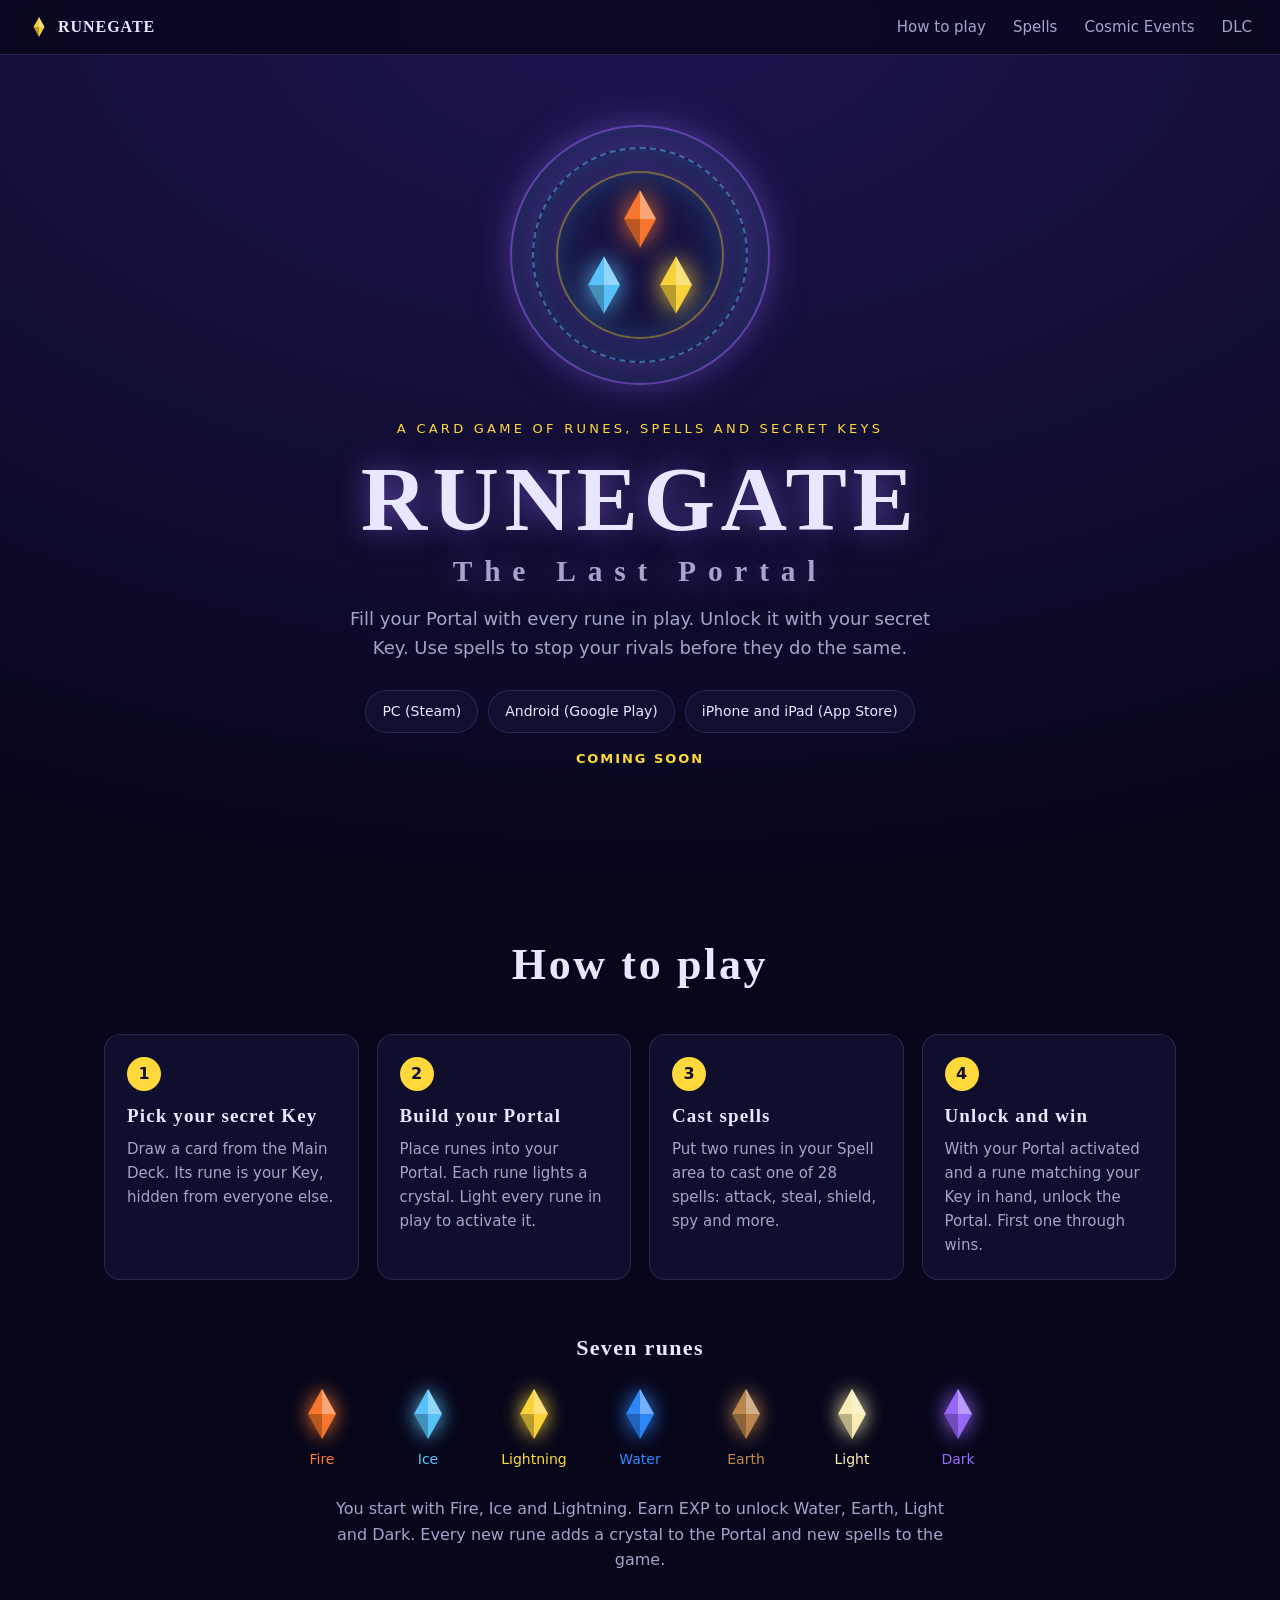
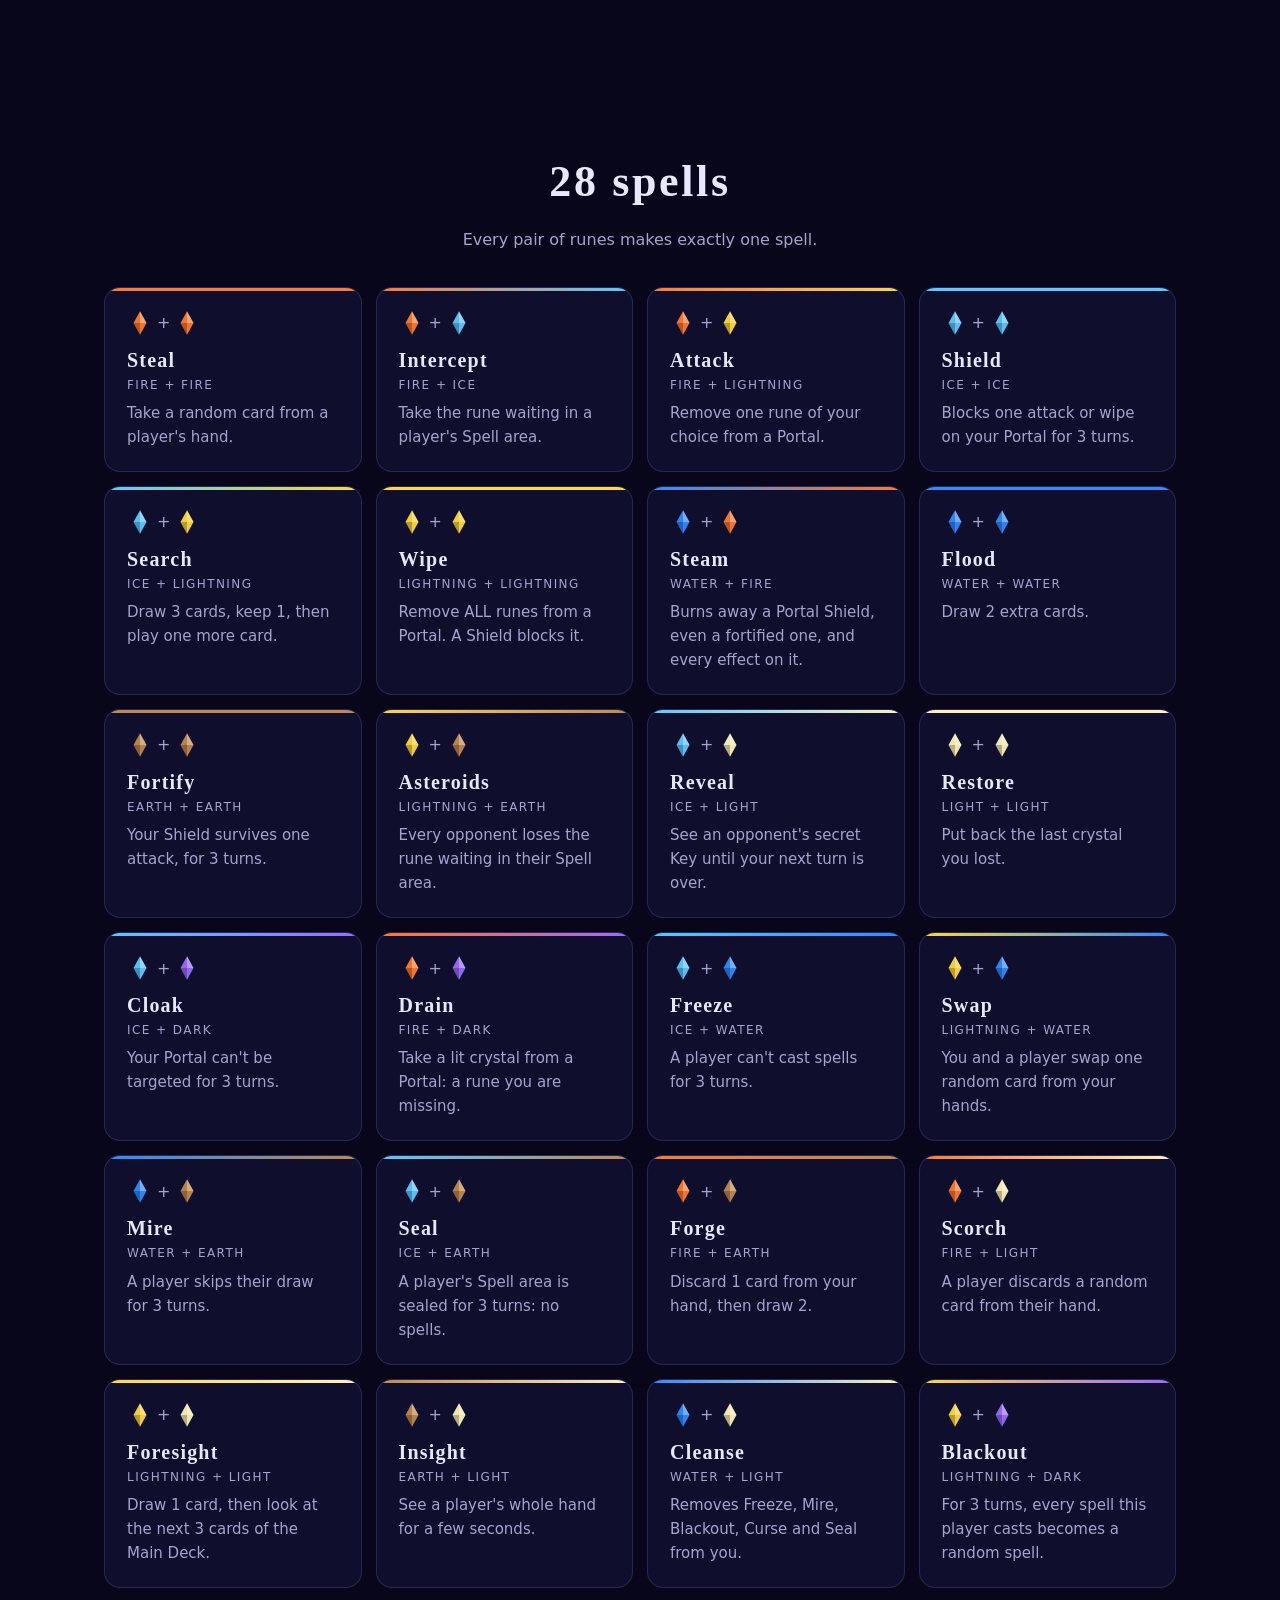
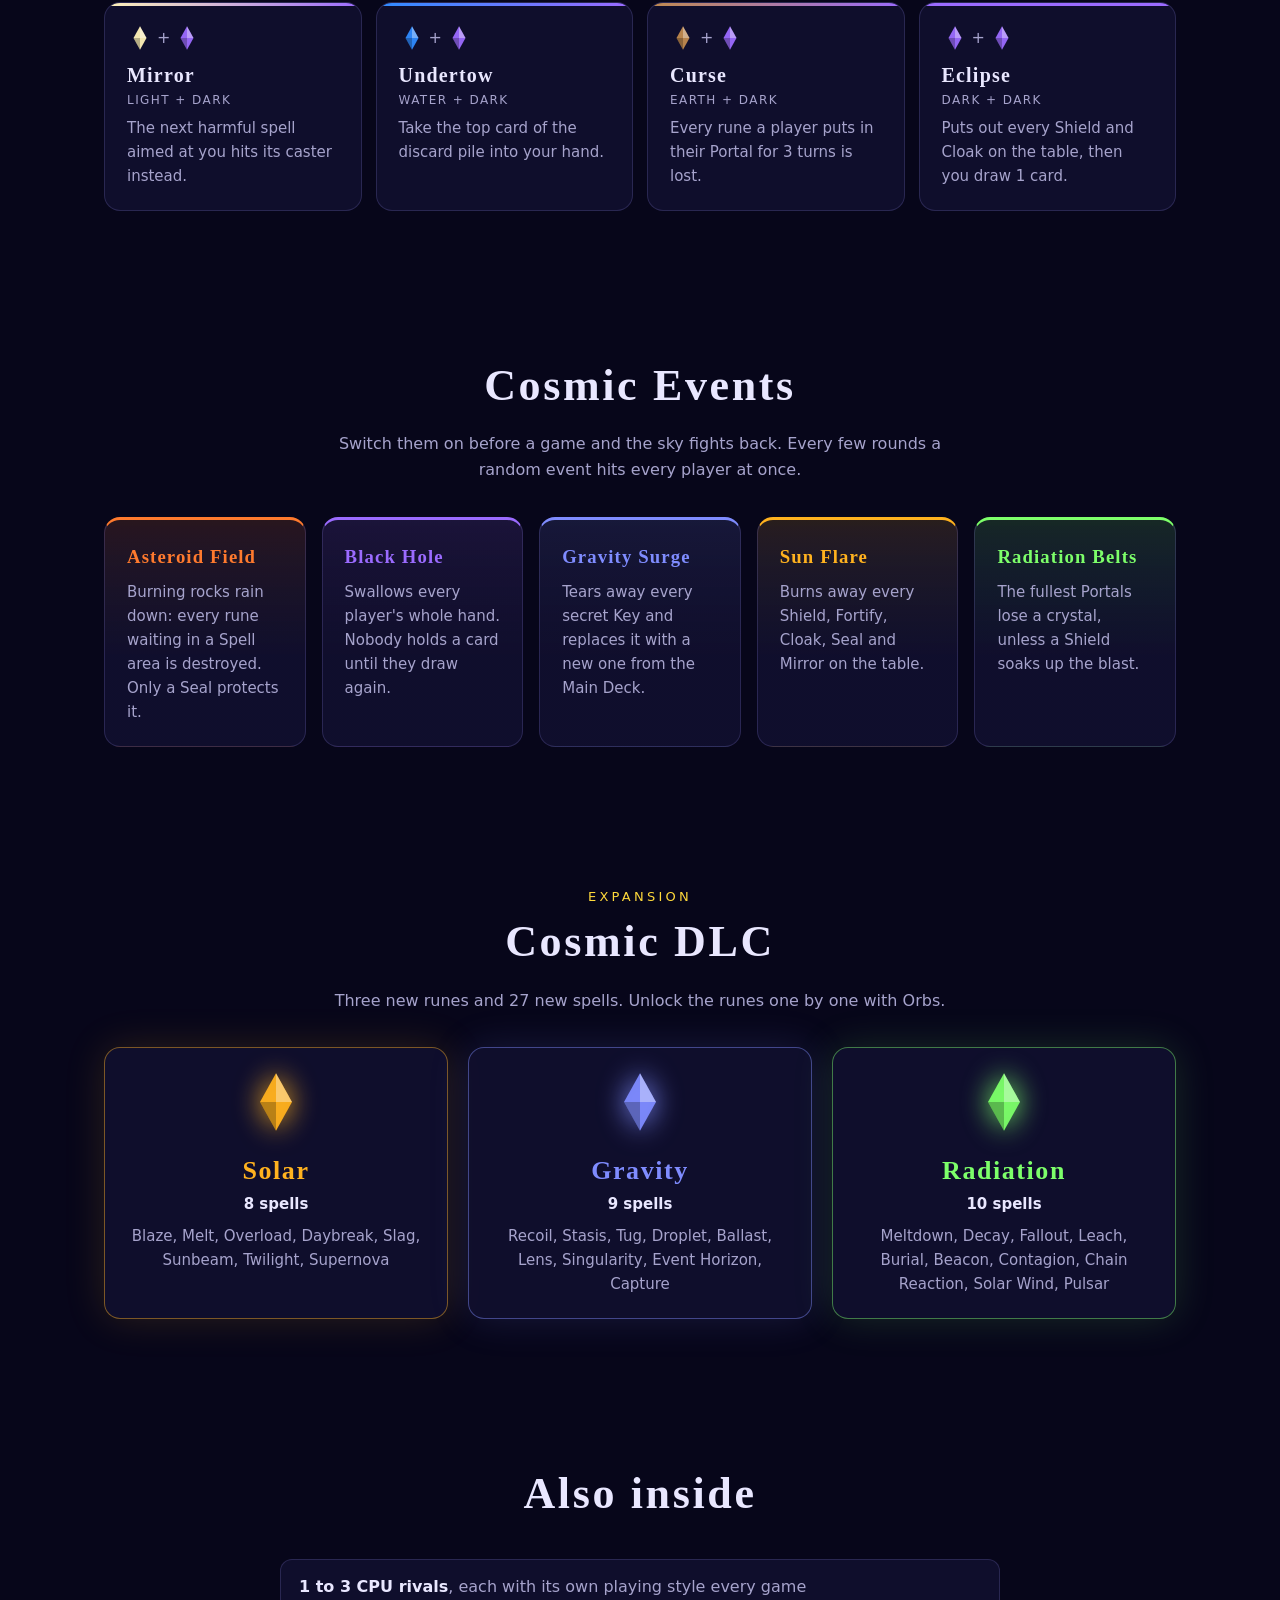
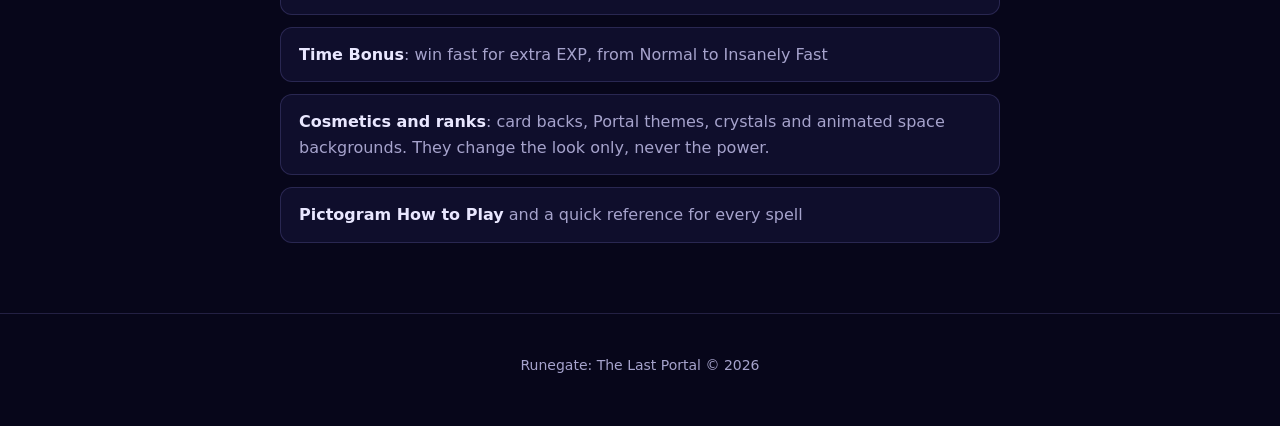
==== public/index.html @ 9088dc37 "Serve the site from public/ with a wrangler config Co-Authored-By: Claude Opus 5.5 <noreply@anthropi" ====
<!DOCTYPE html>
<html lang="en">
<head>
<meta charset="utf-8">
<meta name="viewport" content="width=device-width, initial-scale=1">
<title>Runegate: The Last Portal</title>
<meta name="description" content="Runegate: The Last Portal is a card game of runes, spells and secret Keys. Fill your Portal with every rune, then unlock it before your rivals do. Coming to PC, Android and iOS.">
<meta property="og:title" content="Runegate: The Last Portal">
<meta property="og:description" content="Fill your Portal with every rune. Unlock it with your secret Key. Stop your rivals with 28 spells.">
<meta property="og:type" content="website">
<meta name="theme-color" content="#07061a">
<link rel="icon" href="favicon.svg" type="image/svg+xml">
<link rel="stylesheet" href="style.css">
</head>
<body>
<canvas id="stars" aria-hidden="true"></canvas>

<header class="nav">
  <a class="brand" href="#top"><svg class="crystal" width="22" height="22" viewBox="0 0 40 40" aria-hidden="true"><polygon points="20,2 30,20 20,38 10,20" fill="#ffd93b" opacity=".95"/><polygon points="20,2 30,20 20,20" fill="#fff" opacity=".35"/><polygon points="20,20 10,20 20,38" fill="#000" opacity=".25"/></svg> RUNEGATE</a>
  <nav>
    <a href="#how">How to play</a>
    <a href="#spells">Spells</a>
    <a href="#cosmic">Cosmic Events</a>
    <a href="#dlc">DLC</a>
  </nav>
</header>

<main id="top">
  <section class="hero">
    <div class="portal" aria-hidden="true">
      <div class="ring r1"></div><div class="ring r2"></div><div class="ring r3"></div>
      <div class="tri">
        <span class="t1"><svg class="crystal" width="64" height="64" viewBox="0 0 40 40" aria-hidden="true"><polygon points="20,2 30,20 20,38 10,20" fill="#ff7a2e" opacity=".95"/><polygon points="20,2 30,20 20,20" fill="#fff" opacity=".35"/><polygon points="20,20 10,20 20,38" fill="#000" opacity=".25"/></svg></span>
        <span class="t2"><svg class="crystal" width="64" height="64" viewBox="0 0 40 40" aria-hidden="true"><polygon points="20,2 30,20 20,38 10,20" fill="#5cc8ff" opacity=".95"/><polygon points="20,2 30,20 20,20" fill="#fff" opacity=".35"/><polygon points="20,20 10,20 20,38" fill="#000" opacity=".25"/></svg></span>
        <span class="t3"><svg class="crystal" width="64" height="64" viewBox="0 0 40 40" aria-hidden="true"><polygon points="20,2 30,20 20,38 10,20" fill="#ffd93b" opacity=".95"/><polygon points="20,2 30,20 20,20" fill="#fff" opacity=".35"/><polygon points="20,20 10,20 20,38" fill="#000" opacity=".25"/></svg></span>
      </div>
    </div>
    <p class="kicker">A card game of runes, spells and secret Keys</p>
    <h1>RUNEGATE<span>The Last Portal</span></h1>
    <p class="lead">Fill your Portal with every rune in play. Unlock it with your secret Key.
    Use spells to stop your rivals before they do the same.</p>
    <div class="platforms">
      <span class="badge">PC (Steam)</span>
      <span class="badge">Android (Google Play)</span>
      <span class="badge">iPhone and iPad (App Store)</span>
    </div>
    <p class="soon">Coming soon</p>
  </section>

  <section id="how" class="block">
    <h2>How to play</h2>
    <div class="steps">
      <div class="step"><b>1</b><h3>Pick your secret Key</h3><p>Draw a card from the Main Deck. Its rune is your Key, hidden from everyone else.</p></div>
      <div class="step"><b>2</b><h3>Build your Portal</h3><p>Place runes into your Portal. Each rune lights a crystal. Light every rune in play to activate it.</p></div>
      <div class="step"><b>3</b><h3>Cast spells</h3><p>Put two runes in your Spell area to cast one of 28 spells: attack, steal, shield, spy and more.</p></div>
      <div class="step"><b>4</b><h3>Unlock and win</h3><p>With your Portal activated and a rune matching your Key in hand, unlock the Portal. First one through wins.</p></div>
    </div>
    <h3 class="sub">Seven runes</h3>
    <div class="runes"><div class="rune" style="--c:#ff7a2e"><svg class="crystal" width="56" height="56" viewBox="0 0 40 40" aria-hidden="true"><polygon points="20,2 30,20 20,38 10,20" fill="#ff7a2e" opacity=".95"/><polygon points="20,2 30,20 20,20" fill="#fff" opacity=".35"/><polygon points="20,20 10,20 20,38" fill="#000" opacity=".25"/></svg><span>Fire</span></div>
<div class="rune" style="--c:#5cc8ff"><svg class="crystal" width="56" height="56" viewBox="0 0 40 40" aria-hidden="true"><polygon points="20,2 30,20 20,38 10,20" fill="#5cc8ff" opacity=".95"/><polygon points="20,2 30,20 20,20" fill="#fff" opacity=".35"/><polygon points="20,20 10,20 20,38" fill="#000" opacity=".25"/></svg><span>Ice</span></div>
<div class="rune" style="--c:#ffd93b"><svg class="crystal" width="56" height="56" viewBox="0 0 40 40" aria-hidden="true"><polygon points="20,2 30,20 20,38 10,20" fill="#ffd93b" opacity=".95"/><polygon points="20,2 30,20 20,20" fill="#fff" opacity=".35"/><polygon points="20,20 10,20 20,38" fill="#000" opacity=".25"/></svg><span>Lightning</span></div>
<div class="rune" style="--c:#2f8bff"><svg class="crystal" width="56" height="56" viewBox="0 0 40 40" aria-hidden="true"><polygon points="20,2 30,20 20,38 10,20" fill="#2f8bff" opacity=".95"/><polygon points="20,2 30,20 20,20" fill="#fff" opacity=".35"/><polygon points="20,20 10,20 20,38" fill="#000" opacity=".25"/></svg><span>Water</span></div>
<div class="rune" style="--c:#c08a4e"><svg class="crystal" width="56" height="56" viewBox="0 0 40 40" aria-hidden="true"><polygon points="20,2 30,20 20,38 10,20" fill="#c08a4e" opacity=".95"/><polygon points="20,2 30,20 20,20" fill="#fff" opacity=".35"/><polygon points="20,20 10,20 20,38" fill="#000" opacity=".25"/></svg><span>Earth</span></div>
<div class="rune" style="--c:#fff2b8"><svg class="crystal" width="56" height="56" viewBox="0 0 40 40" aria-hidden="true"><polygon points="20,2 30,20 20,38 10,20" fill="#fff2b8" opacity=".95"/><polygon points="20,2 30,20 20,20" fill="#fff" opacity=".35"/><polygon points="20,20 10,20 20,38" fill="#000" opacity=".25"/></svg><span>Light</span></div>
<div class="rune" style="--c:#9b6bff"><svg class="crystal" width="56" height="56" viewBox="0 0 40 40" aria-hidden="true"><polygon points="20,2 30,20 20,38 10,20" fill="#9b6bff" opacity=".95"/><polygon points="20,2 30,20 20,20" fill="#fff" opacity=".35"/><polygon points="20,20 10,20 20,38" fill="#000" opacity=".25"/></svg><span>Dark</span></div></div>
    <p class="note">You start with Fire, Ice and Lightning. Earn EXP to unlock Water, Earth, Light and Dark. Every new rune adds a crystal to the Portal and new spells to the game.</p>
  </section>

  <section id="spells" class="block">
    <h2>28 spells</h2>
    <p class="intro">Every pair of runes makes exactly one spell.</p>
    <div class="spells"><article class="spell" style="--a:#ff7a2e;--b:#ff7a2e"><div class="pair"><svg class="crystal" width="26" height="26" viewBox="0 0 40 40" aria-hidden="true"><polygon points="20,2 30,20 20,38 10,20" fill="#ff7a2e" opacity=".95"/><polygon points="20,2 30,20 20,20" fill="#fff" opacity=".35"/><polygon points="20,20 10,20 20,38" fill="#000" opacity=".25"/></svg><span>+</span><svg class="crystal" width="26" height="26" viewBox="0 0 40 40" aria-hidden="true"><polygon points="20,2 30,20 20,38 10,20" fill="#ff7a2e" opacity=".95"/><polygon points="20,2 30,20 20,20" fill="#fff" opacity=".35"/><polygon points="20,20 10,20 20,38" fill="#000" opacity=".25"/></svg></div><h3>Steal</h3><p class="combo">Fire + Fire</p><p>Take a random card from a player&#x27;s hand.</p></article>
<article class="spell" style="--a:#ff7a2e;--b:#5cc8ff"><div class="pair"><svg class="crystal" width="26" height="26" viewBox="0 0 40 40" aria-hidden="true"><polygon points="20,2 30,20 20,38 10,20" fill="#ff7a2e" opacity=".95"/><polygon points="20,2 30,20 20,20" fill="#fff" opacity=".35"/><polygon points="20,20 10,20 20,38" fill="#000" opacity=".25"/></svg><span>+</span><svg class="crystal" width="26" height="26" viewBox="0 0 40 40" aria-hidden="true"><polygon points="20,2 30,20 20,38 10,20" fill="#5cc8ff" opacity=".95"/><polygon points="20,2 30,20 20,20" fill="#fff" opacity=".35"/><polygon points="20,20 10,20 20,38" fill="#000" opacity=".25"/></svg></div><h3>Intercept</h3><p class="combo">Fire + Ice</p><p>Take the rune waiting in a player&#x27;s Spell area.</p></article>
<article class="spell" style="--a:#ff7a2e;--b:#ffd93b"><div class="pair"><svg class="crystal" width="26" height="26" viewBox="0 0 40 40" aria-hidden="true"><polygon points="20,2 30,20 20,38 10,20" fill="#ff7a2e" opacity=".95"/><polygon points="20,2 30,20 20,20" fill="#fff" opacity=".35"/><polygon points="20,20 10,20 20,38" fill="#000" opacity=".25"/></svg><span>+</span><svg class="crystal" width="26" height="26" viewBox="0 0 40 40" aria-hidden="true"><polygon points="20,2 30,20 20,38 10,20" fill="#ffd93b" opacity=".95"/><polygon points="20,2 30,20 20,20" fill="#fff" opacity=".35"/><polygon points="20,20 10,20 20,38" fill="#000" opacity=".25"/></svg></div><h3>Attack</h3><p class="combo">Fire + Lightning</p><p>Remove one rune of your choice from a Portal.</p></article>
<article class="spell" style="--a:#5cc8ff;--b:#5cc8ff"><div class="pair"><svg class="crystal" width="26" height="26" viewBox="0 0 40 40" aria-hidden="true"><polygon points="20,2 30,20 20,38 10,20" fill="#5cc8ff" opacity=".95"/><polygon points="20,2 30,20 20,20" fill="#fff" opacity=".35"/><polygon points="20,20 10,20 20,38" fill="#000" opacity=".25"/></svg><span>+</span><svg class="crystal" width="26" height="26" viewBox="0 0 40 40" aria-hidden="true"><polygon points="20,2 30,20 20,38 10,20" fill="#5cc8ff" opacity=".95"/><polygon points="20,2 30,20 20,20" fill="#fff" opacity=".35"/><polygon points="20,20 10,20 20,38" fill="#000" opacity=".25"/></svg></div><h3>Shield</h3><p class="combo">Ice + Ice</p><p>Blocks one attack or wipe on your Portal for 3 turns.</p></article>
<article class="spell" style="--a:#5cc8ff;--b:#ffd93b"><div class="pair"><svg class="crystal" width="26" height="26" viewBox="0 0 40 40" aria-hidden="true"><polygon points="20,2 30,20 20,38 10,20" fill="#5cc8ff" opacity=".95"/><polygon points="20,2 30,20 20,20" fill="#fff" opacity=".35"/><polygon points="20,20 10,20 20,38" fill="#000" opacity=".25"/></svg><span>+</span><svg class="crystal" width="26" height="26" viewBox="0 0 40 40" aria-hidden="true"><polygon points="20,2 30,20 20,38 10,20" fill="#ffd93b" opacity=".95"/><polygon points="20,2 30,20 20,20" fill="#fff" opacity=".35"/><polygon points="20,20 10,20 20,38" fill="#000" opacity=".25"/></svg></div><h3>Search</h3><p class="combo">Ice + Lightning</p><p>Draw 3 cards, keep 1, then play one more card.</p></article>
<article class="spell" style="--a:#ffd93b;--b:#ffd93b"><div class="pair"><svg class="crystal" width="26" height="26" viewBox="0 0 40 40" aria-hidden="true"><polygon points="20,2 30,20 20,38 10,20" fill="#ffd93b" opacity=".95"/><polygon points="20,2 30,20 20,20" fill="#fff" opacity=".35"/><polygon points="20,20 10,20 20,38" fill="#000" opacity=".25"/></svg><span>+</span><svg class="crystal" width="26" height="26" viewBox="0 0 40 40" aria-hidden="true"><polygon points="20,2 30,20 20,38 10,20" fill="#ffd93b" opacity=".95"/><polygon points="20,2 30,20 20,20" fill="#fff" opacity=".35"/><polygon points="20,20 10,20 20,38" fill="#000" opacity=".25"/></svg></div><h3>Wipe</h3><p class="combo">Lightning + Lightning</p><p>Remove ALL runes from a Portal. A Shield blocks it.</p></article>
<article class="spell" style="--a:#2f8bff;--b:#ff7a2e"><div class="pair"><svg class="crystal" width="26" height="26" viewBox="0 0 40 40" aria-hidden="true"><polygon points="20,2 30,20 20,38 10,20" fill="#2f8bff" opacity=".95"/><polygon points="20,2 30,20 20,20" fill="#fff" opacity=".35"/><polygon points="20,20 10,20 20,38" fill="#000" opacity=".25"/></svg><span>+</span><svg class="crystal" width="26" height="26" viewBox="0 0 40 40" aria-hidden="true"><polygon points="20,2 30,20 20,38 10,20" fill="#ff7a2e" opacity=".95"/><polygon points="20,2 30,20 20,20" fill="#fff" opacity=".35"/><polygon points="20,20 10,20 20,38" fill="#000" opacity=".25"/></svg></div><h3>Steam</h3><p class="combo">Water + Fire</p><p>Burns away a Portal Shield, even a fortified one, and every effect on it.</p></article>
<article class="spell" style="--a:#2f8bff;--b:#2f8bff"><div class="pair"><svg class="crystal" width="26" height="26" viewBox="0 0 40 40" aria-hidden="true"><polygon points="20,2 30,20 20,38 10,20" fill="#2f8bff" opacity=".95"/><polygon points="20,2 30,20 20,20" fill="#fff" opacity=".35"/><polygon points="20,20 10,20 20,38" fill="#000" opacity=".25"/></svg><span>+</span><svg class="crystal" width="26" height="26" viewBox="0 0 40 40" aria-hidden="true"><polygon points="20,2 30,20 20,38 10,20" fill="#2f8bff" opacity=".95"/><polygon points="20,2 30,20 20,20" fill="#fff" opacity=".35"/><polygon points="20,20 10,20 20,38" fill="#000" opacity=".25"/></svg></div><h3>Flood</h3><p class="combo">Water + Water</p><p>Draw 2 extra cards.</p></article>
<article class="spell" style="--a:#c08a4e;--b:#c08a4e"><div class="pair"><svg class="crystal" width="26" height="26" viewBox="0 0 40 40" aria-hidden="true"><polygon points="20,2 30,20 20,38 10,20" fill="#c08a4e" opacity=".95"/><polygon points="20,2 30,20 20,20" fill="#fff" opacity=".35"/><polygon points="20,20 10,20 20,38" fill="#000" opacity=".25"/></svg><span>+</span><svg class="crystal" width="26" height="26" viewBox="0 0 40 40" aria-hidden="true"><polygon points="20,2 30,20 20,38 10,20" fill="#c08a4e" opacity=".95"/><polygon points="20,2 30,20 20,20" fill="#fff" opacity=".35"/><polygon points="20,20 10,20 20,38" fill="#000" opacity=".25"/></svg></div><h3>Fortify</h3><p class="combo">Earth + Earth</p><p>Your Shield survives one attack, for 3 turns.</p></article>
<article class="spell" style="--a:#ffd93b;--b:#c08a4e"><div class="pair"><svg class="crystal" width="26" height="26" viewBox="0 0 40 40" aria-hidden="true"><polygon points="20,2 30,20 20,38 10,20" fill="#ffd93b" opacity=".95"/><polygon points="20,2 30,20 20,20" fill="#fff" opacity=".35"/><polygon points="20,20 10,20 20,38" fill="#000" opacity=".25"/></svg><span>+</span><svg class="crystal" width="26" height="26" viewBox="0 0 40 40" aria-hidden="true"><polygon points="20,2 30,20 20,38 10,20" fill="#c08a4e" opacity=".95"/><polygon points="20,2 30,20 20,20" fill="#fff" opacity=".35"/><polygon points="20,20 10,20 20,38" fill="#000" opacity=".25"/></svg></div><h3>Asteroids</h3><p class="combo">Lightning + Earth</p><p>Every opponent loses the rune waiting in their Spell area.</p></article>
<article class="spell" style="--a:#5cc8ff;--b:#fff2b8"><div class="pair"><svg class="crystal" width="26" height="26" viewBox="0 0 40 40" aria-hidden="true"><polygon points="20,2 30,20 20,38 10,20" fill="#5cc8ff" opacity=".95"/><polygon points="20,2 30,20 20,20" fill="#fff" opacity=".35"/><polygon points="20,20 10,20 20,38" fill="#000" opacity=".25"/></svg><span>+</span><svg class="crystal" width="26" height="26" viewBox="0 0 40 40" aria-hidden="true"><polygon points="20,2 30,20 20,38 10,20" fill="#fff2b8" opacity=".95"/><polygon points="20,2 30,20 20,20" fill="#fff" opacity=".35"/><polygon points="20,20 10,20 20,38" fill="#000" opacity=".25"/></svg></div><h3>Reveal</h3><p class="combo">Ice + Light</p><p>See an opponent&#x27;s secret Key until your next turn is over.</p></article>
<article class="spell" style="--a:#fff2b8;--b:#fff2b8"><div class="pair"><svg class="crystal" width="26" height="26" viewBox="0 0 40 40" aria-hidden="true"><polygon points="20,2 30,20 20,38 10,20" fill="#fff2b8" opacity=".95"/><polygon points="20,2 30,20 20,20" fill="#fff" opacity=".35"/><polygon points="20,20 10,20 20,38" fill="#000" opacity=".25"/></svg><span>+</span><svg class="crystal" width="26" height="26" viewBox="0 0 40 40" aria-hidden="true"><polygon points="20,2 30,20 20,38 10,20" fill="#fff2b8" opacity=".95"/><polygon points="20,2 30,20 20,20" fill="#fff" opacity=".35"/><polygon points="20,20 10,20 20,38" fill="#000" opacity=".25"/></svg></div><h3>Restore</h3><p class="combo">Light + Light</p><p>Put back the last crystal you lost.</p></article>
<article class="spell" style="--a:#5cc8ff;--b:#9b6bff"><div class="pair"><svg class="crystal" width="26" height="26" viewBox="0 0 40 40" aria-hidden="true"><polygon points="20,2 30,20 20,38 10,20" fill="#5cc8ff" opacity=".95"/><polygon points="20,2 30,20 20,20" fill="#fff" opacity=".35"/><polygon points="20,20 10,20 20,38" fill="#000" opacity=".25"/></svg><span>+</span><svg class="crystal" width="26" height="26" viewBox="0 0 40 40" aria-hidden="true"><polygon points="20,2 30,20 20,38 10,20" fill="#9b6bff" opacity=".95"/><polygon points="20,2 30,20 20,20" fill="#fff" opacity=".35"/><polygon points="20,20 10,20 20,38" fill="#000" opacity=".25"/></svg></div><h3>Cloak</h3><p class="combo">Ice + Dark</p><p>Your Portal can&#x27;t be targeted for 3 turns.</p></article>
<article class="spell" style="--a:#ff7a2e;--b:#9b6bff"><div class="pair"><svg class="crystal" width="26" height="26" viewBox="0 0 40 40" aria-hidden="true"><polygon points="20,2 30,20 20,38 10,20" fill="#ff7a2e" opacity=".95"/><polygon points="20,2 30,20 20,20" fill="#fff" opacity=".35"/><polygon points="20,20 10,20 20,38" fill="#000" opacity=".25"/></svg><span>+</span><svg class="crystal" width="26" height="26" viewBox="0 0 40 40" aria-hidden="true"><polygon points="20,2 30,20 20,38 10,20" fill="#9b6bff" opacity=".95"/><polygon points="20,2 30,20 20,20" fill="#fff" opacity=".35"/><polygon points="20,20 10,20 20,38" fill="#000" opacity=".25"/></svg></div><h3>Drain</h3><p class="combo">Fire + Dark</p><p>Take a lit crystal from a Portal: a rune you are missing.</p></article>
<article class="spell" style="--a:#5cc8ff;--b:#2f8bff"><div class="pair"><svg class="crystal" width="26" height="26" viewBox="0 0 40 40" aria-hidden="true"><polygon points="20,2 30,20 20,38 10,20" fill="#5cc8ff" opacity=".95"/><polygon points="20,2 30,20 20,20" fill="#fff" opacity=".35"/><polygon points="20,20 10,20 20,38" fill="#000" opacity=".25"/></svg><span>+</span><svg class="crystal" width="26" height="26" viewBox="0 0 40 40" aria-hidden="true"><polygon points="20,2 30,20 20,38 10,20" fill="#2f8bff" opacity=".95"/><polygon points="20,2 30,20 20,20" fill="#fff" opacity=".35"/><polygon points="20,20 10,20 20,38" fill="#000" opacity=".25"/></svg></div><h3>Freeze</h3><p class="combo">Ice + Water</p><p>A player can&#x27;t cast spells for 3 turns.</p></article>
<article class="spell" style="--a:#ffd93b;--b:#2f8bff"><div class="pair"><svg class="crystal" width="26" height="26" viewBox="0 0 40 40" aria-hidden="true"><polygon points="20,2 30,20 20,38 10,20" fill="#ffd93b" opacity=".95"/><polygon points="20,2 30,20 20,20" fill="#fff" opacity=".35"/><polygon points="20,20 10,20 20,38" fill="#000" opacity=".25"/></svg><span>+</span><svg class="crystal" width="26" height="26" viewBox="0 0 40 40" aria-hidden="true"><polygon points="20,2 30,20 20,38 10,20" fill="#2f8bff" opacity=".95"/><polygon points="20,2 30,20 20,20" fill="#fff" opacity=".35"/><polygon points="20,20 10,20 20,38" fill="#000" opacity=".25"/></svg></div><h3>Swap</h3><p class="combo">Lightning + Water</p><p>You and a player swap one random card from your hands.</p></article>
<article class="spell" style="--a:#2f8bff;--b:#c08a4e"><div class="pair"><svg class="crystal" width="26" height="26" viewBox="0 0 40 40" aria-hidden="true"><polygon points="20,2 30,20 20,38 10,20" fill="#2f8bff" opacity=".95"/><polygon points="20,2 30,20 20,20" fill="#fff" opacity=".35"/><polygon points="20,20 10,20 20,38" fill="#000" opacity=".25"/></svg><span>+</span><svg class="crystal" width="26" height="26" viewBox="0 0 40 40" aria-hidden="true"><polygon points="20,2 30,20 20,38 10,20" fill="#c08a4e" opacity=".95"/><polygon points="20,2 30,20 20,20" fill="#fff" opacity=".35"/><polygon points="20,20 10,20 20,38" fill="#000" opacity=".25"/></svg></div><h3>Mire</h3><p class="combo">Water + Earth</p><p>A player skips their draw for 3 turns.</p></article>
<article class="spell" style="--a:#5cc8ff;--b:#c08a4e"><div class="pair"><svg class="crystal" width="26" height="26" viewBox="0 0 40 40" aria-hidden="true"><polygon points="20,2 30,20 20,38 10,20" fill="#5cc8ff" opacity=".95"/><polygon points="20,2 30,20 20,20" fill="#fff" opacity=".35"/><polygon points="20,20 10,20 20,38" fill="#000" opacity=".25"/></svg><span>+</span><svg class="crystal" width="26" height="26" viewBox="0 0 40 40" aria-hidden="true"><polygon points="20,2 30,20 20,38 10,20" fill="#c08a4e" opacity=".95"/><polygon points="20,2 30,20 20,20" fill="#fff" opacity=".35"/><polygon points="20,20 10,20 20,38" fill="#000" opacity=".25"/></svg></div><h3>Seal</h3><p class="combo">Ice + Earth</p><p>A player&#x27;s Spell area is sealed for 3 turns: no spells.</p></article>
<article class="spell" style="--a:#ff7a2e;--b:#c08a4e"><div class="pair"><svg class="crystal" width="26" height="26" viewBox="0 0 40 40" aria-hidden="true"><polygon points="20,2 30,20 20,38 10,20" fill="#ff7a2e" opacity=".95"/><polygon points="20,2 30,20 20,20" fill="#fff" opacity=".35"/><polygon points="20,20 10,20 20,38" fill="#000" opacity=".25"/></svg><span>+</span><svg class="crystal" width="26" height="26" viewBox="0 0 40 40" aria-hidden="true"><polygon points="20,2 30,20 20,38 10,20" fill="#c08a4e" opacity=".95"/><polygon points="20,2 30,20 20,20" fill="#fff" opacity=".35"/><polygon points="20,20 10,20 20,38" fill="#000" opacity=".25"/></svg></div><h3>Forge</h3><p class="combo">Fire + Earth</p><p>Discard 1 card from your hand, then draw 2.</p></article>
<article class="spell" style="--a:#ff7a2e;--b:#fff2b8"><div class="pair"><svg class="crystal" width="26" height="26" viewBox="0 0 40 40" aria-hidden="true"><polygon points="20,2 30,20 20,38 10,20" fill="#ff7a2e" opacity=".95"/><polygon points="20,2 30,20 20,20" fill="#fff" opacity=".35"/><polygon points="20,20 10,20 20,38" fill="#000" opacity=".25"/></svg><span>+</span><svg class="crystal" width="26" height="26" viewBox="0 0 40 40" aria-hidden="true"><polygon points="20,2 30,20 20,38 10,20" fill="#fff2b8" opacity=".95"/><polygon points="20,2 30,20 20,20" fill="#fff" opacity=".35"/><polygon points="20,20 10,20 20,38" fill="#000" opacity=".25"/></svg></div><h3>Scorch</h3><p class="combo">Fire + Light</p><p>A player discards a random card from their hand.</p></article>
<article class="spell" style="--a:#ffd93b;--b:#fff2b8"><div class="pair"><svg class="crystal" width="26" height="26" viewBox="0 0 40 40" aria-hidden="true"><polygon points="20,2 30,20 20,38 10,20" fill="#ffd93b" opacity=".95"/><polygon points="20,2 30,20 20,20" fill="#fff" opacity=".35"/><polygon points="20,20 10,20 20,38" fill="#000" opacity=".25"/></svg><span>+</span><svg class="crystal" width="26" height="26" viewBox="0 0 40 40" aria-hidden="true"><polygon points="20,2 30,20 20,38 10,20" fill="#fff2b8" opacity=".95"/><polygon points="20,2 30,20 20,20" fill="#fff" opacity=".35"/><polygon points="20,20 10,20 20,38" fill="#000" opacity=".25"/></svg></div><h3>Foresight</h3><p class="combo">Lightning + Light</p><p>Draw 1 card, then look at the next 3 cards of the Main Deck.</p></article>
<article class="spell" style="--a:#c08a4e;--b:#fff2b8"><div class="pair"><svg class="crystal" width="26" height="26" viewBox="0 0 40 40" aria-hidden="true"><polygon points="20,2 30,20 20,38 10,20" fill="#c08a4e" opacity=".95"/><polygon points="20,2 30,20 20,20" fill="#fff" opacity=".35"/><polygon points="20,20 10,20 20,38" fill="#000" opacity=".25"/></svg><span>+</span><svg class="crystal" width="26" height="26" viewBox="0 0 40 40" aria-hidden="true"><polygon points="20,2 30,20 20,38 10,20" fill="#fff2b8" opacity=".95"/><polygon points="20,2 30,20 20,20" fill="#fff" opacity=".35"/><polygon points="20,20 10,20 20,38" fill="#000" opacity=".25"/></svg></div><h3>Insight</h3><p class="combo">Earth + Light</p><p>See a player&#x27;s whole hand for a few seconds.</p></article>
<article class="spell" style="--a:#2f8bff;--b:#fff2b8"><div class="pair"><svg class="crystal" width="26" height="26" viewBox="0 0 40 40" aria-hidden="true"><polygon points="20,2 30,20 20,38 10,20" fill="#2f8bff" opacity=".95"/><polygon points="20,2 30,20 20,20" fill="#fff" opacity=".35"/><polygon points="20,20 10,20 20,38" fill="#000" opacity=".25"/></svg><span>+</span><svg class="crystal" width="26" height="26" viewBox="0 0 40 40" aria-hidden="true"><polygon points="20,2 30,20 20,38 10,20" fill="#fff2b8" opacity=".95"/><polygon points="20,2 30,20 20,20" fill="#fff" opacity=".35"/><polygon points="20,20 10,20 20,38" fill="#000" opacity=".25"/></svg></div><h3>Cleanse</h3><p class="combo">Water + Light</p><p>Removes Freeze, Mire, Blackout, Curse and Seal from you.</p></article>
<article class="spell" style="--a:#ffd93b;--b:#9b6bff"><div class="pair"><svg class="crystal" width="26" height="26" viewBox="0 0 40 40" aria-hidden="true"><polygon points="20,2 30,20 20,38 10,20" fill="#ffd93b" opacity=".95"/><polygon points="20,2 30,20 20,20" fill="#fff" opacity=".35"/><polygon points="20,20 10,20 20,38" fill="#000" opacity=".25"/></svg><span>+</span><svg class="crystal" width="26" height="26" viewBox="0 0 40 40" aria-hidden="true"><polygon points="20,2 30,20 20,38 10,20" fill="#9b6bff" opacity=".95"/><polygon points="20,2 30,20 20,20" fill="#fff" opacity=".35"/><polygon points="20,20 10,20 20,38" fill="#000" opacity=".25"/></svg></div><h3>Blackout</h3><p class="combo">Lightning + Dark</p><p>For 3 turns, every spell this player casts becomes a random spell.</p></article>
<article class="spell" style="--a:#fff2b8;--b:#9b6bff"><div class="pair"><svg class="crystal" width="26" height="26" viewBox="0 0 40 40" aria-hidden="true"><polygon points="20,2 30,20 20,38 10,20" fill="#fff2b8" opacity=".95"/><polygon points="20,2 30,20 20,20" fill="#fff" opacity=".35"/><polygon points="20,20 10,20 20,38" fill="#000" opacity=".25"/></svg><span>+</span><svg class="crystal" width="26" height="26" viewBox="0 0 40 40" aria-hidden="true"><polygon points="20,2 30,20 20,38 10,20" fill="#9b6bff" opacity=".95"/><polygon points="20,2 30,20 20,20" fill="#fff" opacity=".35"/><polygon points="20,20 10,20 20,38" fill="#000" opacity=".25"/></svg></div><h3>Mirror</h3><p class="combo">Light + Dark</p><p>The next harmful spell aimed at you hits its caster instead.</p></article>
<article class="spell" style="--a:#2f8bff;--b:#9b6bff"><div class="pair"><svg class="crystal" width="26" height="26" viewBox="0 0 40 40" aria-hidden="true"><polygon points="20,2 30,20 20,38 10,20" fill="#2f8bff" opacity=".95"/><polygon points="20,2 30,20 20,20" fill="#fff" opacity=".35"/><polygon points="20,20 10,20 20,38" fill="#000" opacity=".25"/></svg><span>+</span><svg class="crystal" width="26" height="26" viewBox="0 0 40 40" aria-hidden="true"><polygon points="20,2 30,20 20,38 10,20" fill="#9b6bff" opacity=".95"/><polygon points="20,2 30,20 20,20" fill="#fff" opacity=".35"/><polygon points="20,20 10,20 20,38" fill="#000" opacity=".25"/></svg></div><h3>Undertow</h3><p class="combo">Water + Dark</p><p>Take the top card of the discard pile into your hand.</p></article>
<article class="spell" style="--a:#c08a4e;--b:#9b6bff"><div class="pair"><svg class="crystal" width="26" height="26" viewBox="0 0 40 40" aria-hidden="true"><polygon points="20,2 30,20 20,38 10,20" fill="#c08a4e" opacity=".95"/><polygon points="20,2 30,20 20,20" fill="#fff" opacity=".35"/><polygon points="20,20 10,20 20,38" fill="#000" opacity=".25"/></svg><span>+</span><svg class="crystal" width="26" height="26" viewBox="0 0 40 40" aria-hidden="true"><polygon points="20,2 30,20 20,38 10,20" fill="#9b6bff" opacity=".95"/><polygon points="20,2 30,20 20,20" fill="#fff" opacity=".35"/><polygon points="20,20 10,20 20,38" fill="#000" opacity=".25"/></svg></div><h3>Curse</h3><p class="combo">Earth + Dark</p><p>Every rune a player puts in their Portal for 3 turns is lost.</p></article>
<article class="spell" style="--a:#9b6bff;--b:#9b6bff"><div class="pair"><svg class="crystal" width="26" height="26" viewBox="0 0 40 40" aria-hidden="true"><polygon points="20,2 30,20 20,38 10,20" fill="#9b6bff" opacity=".95"/><polygon points="20,2 30,20 20,20" fill="#fff" opacity=".35"/><polygon points="20,20 10,20 20,38" fill="#000" opacity=".25"/></svg><span>+</span><svg class="crystal" width="26" height="26" viewBox="0 0 40 40" aria-hidden="true"><polygon points="20,2 30,20 20,38 10,20" fill="#9b6bff" opacity=".95"/><polygon points="20,2 30,20 20,20" fill="#fff" opacity=".35"/><polygon points="20,20 10,20 20,38" fill="#000" opacity=".25"/></svg></div><h3>Eclipse</h3><p class="combo">Dark + Dark</p><p>Puts out every Shield and Cloak on the table, then you draw 1 card.</p></article></div>
  </section>

  <section id="cosmic" class="block">
    <h2>Cosmic Events</h2>
    <p class="intro">Switch them on before a game and the sky fights back. Every few rounds a random event hits every player at once.</p>
    <div class="events"><article class="event" style="--c:#ff7a2e"><h3>Asteroid Field</h3><p>Burning rocks rain down: every rune waiting in a Spell area is destroyed. Only a Seal protects it.</p></article>
<article class="event" style="--c:#9b6bff"><h3>Black Hole</h3><p>Swallows every player&#x27;s whole hand. Nobody holds a card until they draw again.</p></article>
<article class="event" style="--c:#7f8cff"><h3>Gravity Surge</h3><p>Tears away every secret Key and replaces it with a new one from the Main Deck.</p></article>
<article class="event" style="--c:#ffb21f"><h3>Sun Flare</h3><p>Burns away every Shield, Fortify, Cloak, Seal and Mirror on the table.</p></article>
<article class="event" style="--c:#7dff6a"><h3>Radiation Belts</h3><p>The fullest Portals lose a crystal, unless a Shield soaks up the blast.</p></article></div>
  </section>

  <section id="dlc" class="block dlc">
    <p class="kicker">Expansion</p>
    <h2>Cosmic DLC</h2>
    <p class="intro">Three new runes and 27 new spells. Unlock the runes one by one with Orbs.</p>
    <div class="dlc-grid"><article class="dlc-rune" style="--c:#ffb21f"><svg class="crystal" width="64" height="64" viewBox="0 0 40 40" aria-hidden="true"><polygon points="20,2 30,20 20,38 10,20" fill="#ffb21f" opacity=".95"/><polygon points="20,2 30,20 20,20" fill="#fff" opacity=".35"/><polygon points="20,20 10,20 20,38" fill="#000" opacity=".25"/></svg><h3>Solar</h3><p class="count">8 spells</p><p>Blaze, Melt, Overload, Daybreak, Slag, Sunbeam, Twilight, Supernova</p></article>
<article class="dlc-rune" style="--c:#7f8cff"><svg class="crystal" width="64" height="64" viewBox="0 0 40 40" aria-hidden="true"><polygon points="20,2 30,20 20,38 10,20" fill="#7f8cff" opacity=".95"/><polygon points="20,2 30,20 20,20" fill="#fff" opacity=".35"/><polygon points="20,20 10,20 20,38" fill="#000" opacity=".25"/></svg><h3>Gravity</h3><p class="count">9 spells</p><p>Recoil, Stasis, Tug, Droplet, Ballast, Lens, Singularity, Event Horizon, Capture</p></article>
<article class="dlc-rune" style="--c:#7dff6a"><svg class="crystal" width="64" height="64" viewBox="0 0 40 40" aria-hidden="true"><polygon points="20,2 30,20 20,38 10,20" fill="#7dff6a" opacity=".95"/><polygon points="20,2 30,20 20,20" fill="#fff" opacity=".35"/><polygon points="20,20 10,20 20,38" fill="#000" opacity=".25"/></svg><h3>Radiation</h3><p class="count">10 spells</p><p>Meltdown, Decay, Fallout, Leach, Burial, Beacon, Contagion, Chain Reaction, Solar Wind, Pulsar</p></article></div>
  </section>

  <section class="block features">
    <h2>Also inside</h2>
    <ul>
      <li><b>1 to 3 CPU rivals</b>, each with its own playing style every game</li>
      <li><b>Time Bonus</b>: win fast for extra EXP, from Normal to Insanely Fast</li>
      <li><b>Cosmetics and ranks</b>: card backs, Portal themes, crystals and animated space backgrounds. They change the look only, never the power.</li>
      <li><b>Pictogram How to Play</b> and a quick reference for every spell</li>
    </ul>
  </section>
</main>

<footer>
  <p>Runegate: The Last Portal &copy; 2026</p>
</footer>

<script src="stars.js" defer></script>
</body>
</html>
---- public/style.css ----
*{box-sizing:border-box;margin:0;padding:0}
:root{--bg:#07061a;--panel:rgba(20,18,52,.72);--line:rgba(160,150,255,.18);--text:#e9e7ff;--dim:#a6a3cc;--gold:#ffd93b}
html{scroll-behavior:smooth;background:#07061a}
body{background:radial-gradient(ellipse 120% 900px at 50% 0%,#1d1650 0%,var(--bg) 100%) no-repeat,var(--bg);color:var(--text);font:16px/1.6 "Segoe UI",system-ui,-apple-system,sans-serif;min-height:100vh}
#stars{position:fixed;inset:0;width:100%;height:100%;z-index:-1}
h1,h2,h3,.brand{font-family:Georgia,"Times New Roman",serif;letter-spacing:.06em}
a{color:inherit}
.nav{position:sticky;top:0;z-index:5;display:flex;justify-content:space-between;align-items:center;padding:14px 28px;background:rgba(7,6,26,.75);backdrop-filter:blur(8px);border-bottom:1px solid var(--line)}
.brand{display:flex;gap:8px;align-items:center;text-decoration:none;font-weight:700}
.nav nav a{margin-left:22px;text-decoration:none;color:var(--dim);font-size:15px}
.nav nav a:hover{color:var(--text)}
.hero{text-align:center;padding:70px 20px 90px}
.portal{position:relative;width:260px;height:260px;margin:0 auto 34px}
.ring{position:absolute;inset:0;border-radius:50%;border:2px solid rgba(155,107,255,.55);box-shadow:0 0 40px rgba(155,107,255,.35),inset 0 0 40px rgba(92,200,255,.2);animation:spin 18s linear infinite}
.r2{inset:22px;border-color:rgba(92,200,255,.5);animation-duration:12s;animation-direction:reverse;border-style:dashed}
.r3{inset:46px;border-color:rgba(255,217,59,.4);animation-duration:26s}
@keyframes spin{to{transform:rotate(360deg)}}
.tri{position:absolute;inset:0}
.tri span{position:absolute;filter:drop-shadow(0 0 12px currentColor);animation:pulse 3s ease-in-out infinite}
.t1{left:98px;top:62px;color:#ff7a2e}.t2{left:62px;top:128px;color:#5cc8ff;animation-delay:1s!important}.t3{left:134px;top:128px;color:#ffd93b;animation-delay:2s!important}
@keyframes pulse{50%{transform:scale(1.12);opacity:.8}}
.kicker{color:var(--gold);text-transform:uppercase;letter-spacing:.25em;font-size:13px}
h1{font-size:clamp(46px,9vw,92px);line-height:1;margin:14px 0 18px;text-shadow:0 0 30px rgba(155,107,255,.6)}
h1 span{display:block;font-size:.32em;letter-spacing:.4em;color:var(--dim);margin-top:12px}
.lead{max-width:620px;margin:0 auto 28px;color:var(--dim);font-size:18px}
.platforms{display:flex;flex-wrap:wrap;gap:10px;justify-content:center}
.badge{border:1px solid var(--line);background:var(--panel);padding:9px 16px;border-radius:999px;font-size:14px}
.soon{margin-top:16px;color:var(--gold);font-weight:600;letter-spacing:.15em;text-transform:uppercase;font-size:13px}
.block{max-width:1120px;margin:0 auto;padding:70px 24px}
h2{font-size:clamp(30px,5vw,44px);text-align:center;margin-bottom:10px}
.intro,.note{text-align:center;color:var(--dim);max-width:640px;margin:0 auto 34px}
.note{margin-top:26px}
.sub{text-align:center;margin:50px 0 20px;font-size:22px}
.steps{display:grid;grid-template-columns:repeat(auto-fit,minmax(230px,1fr));gap:18px;margin-top:34px}
.step,.spell,.event,.dlc-rune{background:var(--panel);border:1px solid var(--line);border-radius:16px;padding:22px}
.step b{display:inline-grid;place-items:center;width:34px;height:34px;border-radius:50%;background:var(--gold);color:#120f2e;margin-bottom:10px}
.step h3{margin-bottom:6px;font-size:19px}
.step p,.spell p,.event p,.dlc-rune p{color:var(--dim);font-size:15px}
.runes{display:flex;flex-wrap:wrap;justify-content:center;gap:22px}
.rune{display:flex;flex-direction:column;align-items:center;gap:6px;width:84px}
.rune svg{filter:drop-shadow(0 0 10px var(--c))}
.rune span{font-size:14px;color:var(--c)}
.spells{display:grid;grid-template-columns:repeat(auto-fill,minmax(240px,1fr));gap:14px}
.spell{position:relative;overflow:hidden;transition:transform .2s,border-color .2s}
.spell::before{content:"";position:absolute;inset:0 0 auto;height:3px;background:linear-gradient(90deg,var(--a),var(--b))}
.spell:hover{transform:translateY(-4px);border-color:rgba(255,255,255,.35)}
.pair{display:flex;align-items:center;gap:4px;color:var(--dim);margin-bottom:8px}
.spell h3{font-size:20px}
.spell .combo{font-size:12px;text-transform:uppercase;letter-spacing:.12em;margin-bottom:6px}
.events{display:grid;grid-template-columns:repeat(auto-fit,minmax(200px,1fr));gap:16px}
.event{border-top:3px solid var(--c);background:linear-gradient(180deg,color-mix(in srgb,var(--c) 14%,transparent),var(--panel) 60%)}
.event h3{color:var(--c);margin-bottom:8px}
.dlc{text-align:center}
.dlc-grid{display:grid;grid-template-columns:repeat(auto-fit,minmax(260px,1fr));gap:20px;text-align:center}
.dlc-rune{border-color:color-mix(in srgb,var(--c) 45%,transparent);box-shadow:0 0 40px color-mix(in srgb,var(--c) 15%,transparent)}
.dlc-rune svg{filter:drop-shadow(0 0 14px var(--c))}
.dlc-rune h3{color:var(--c);font-size:26px;margin-top:8px}
.dlc-rune .count{color:var(--text);font-weight:600;margin-bottom:8px}
.features ul{list-style:none;max-width:720px;margin:30px auto 0;display:grid;gap:12px}
.features li{background:var(--panel);border:1px solid var(--line);border-radius:12px;padding:14px 18px;color:var(--dim)}
.features b{color:var(--text)}
footer{text-align:center;padding:40px 20px 50px;color:var(--dim);font-size:14px;border-top:1px solid var(--line)}
@media (max-width:640px){.nav nav{display:none}.hero{padding-top:40px}}
@media (prefers-reduced-motion:reduce){*{animation:none!important;transition:none!important}}
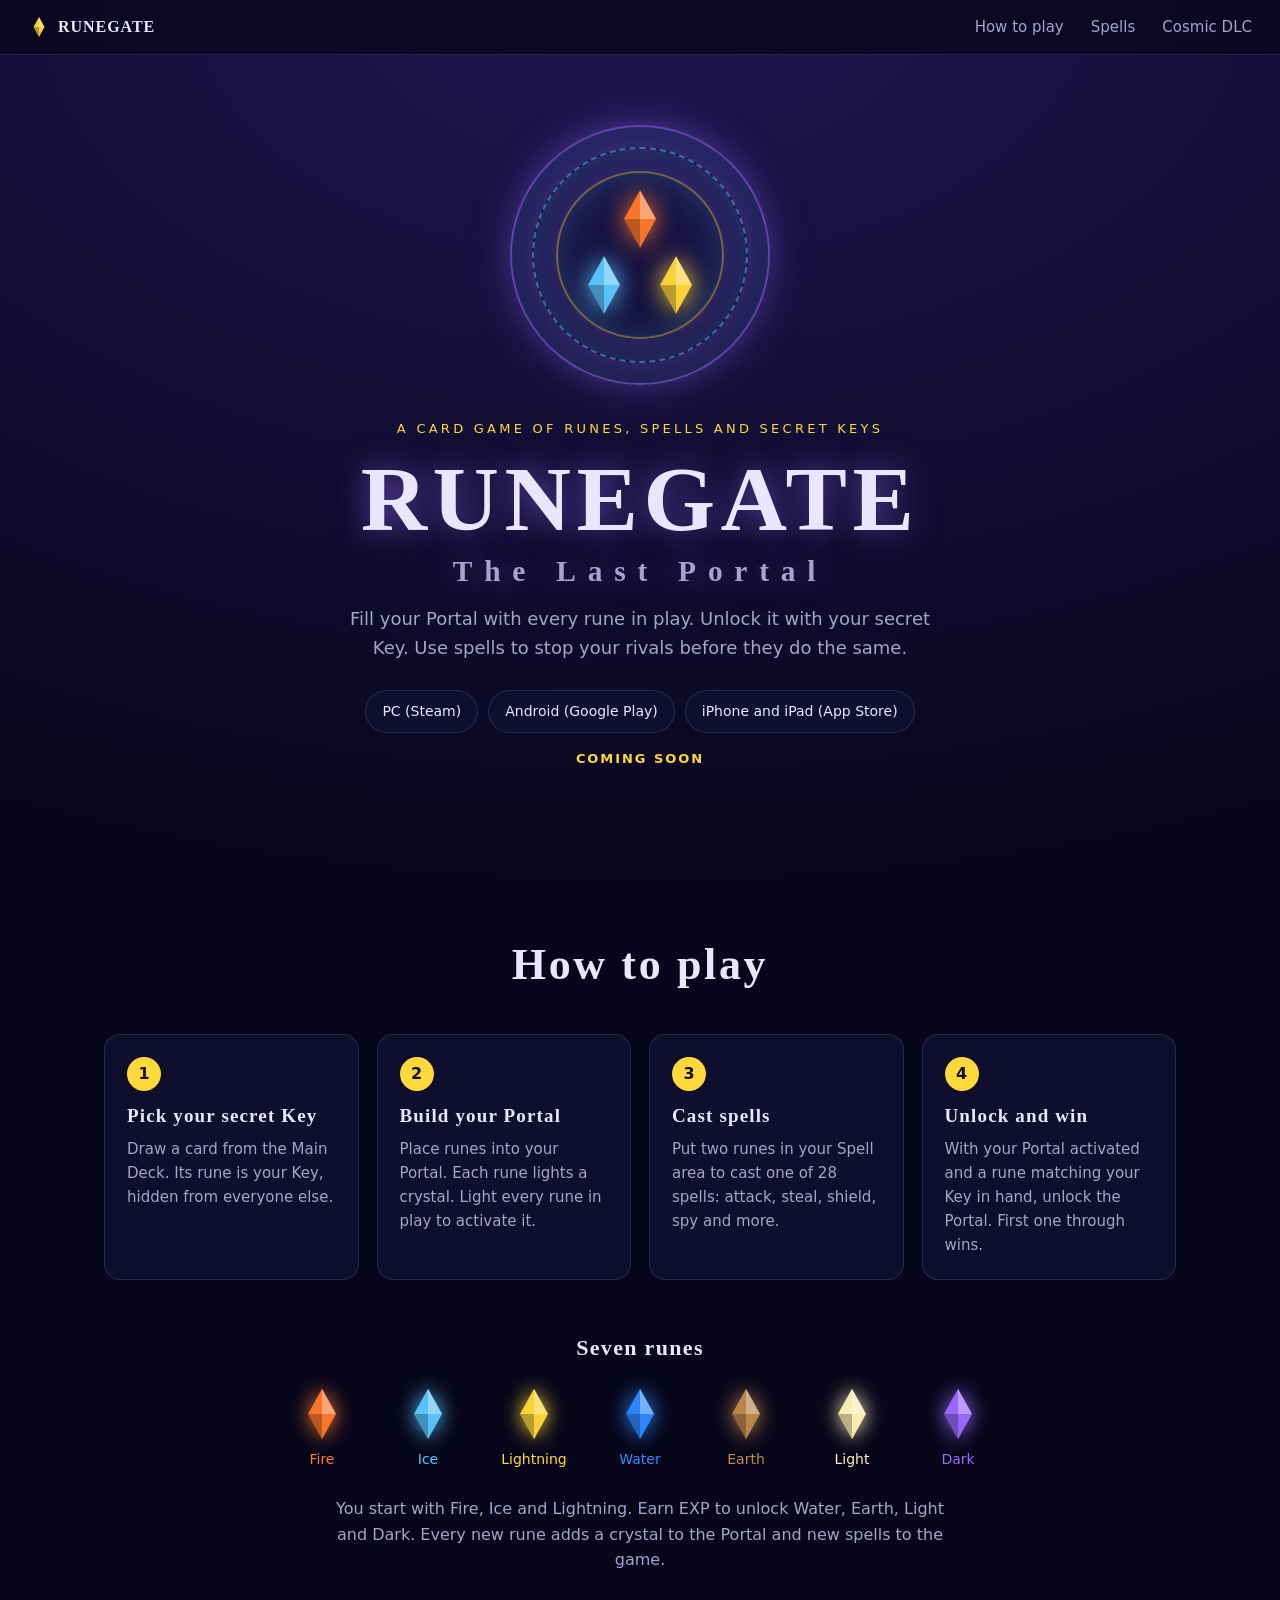
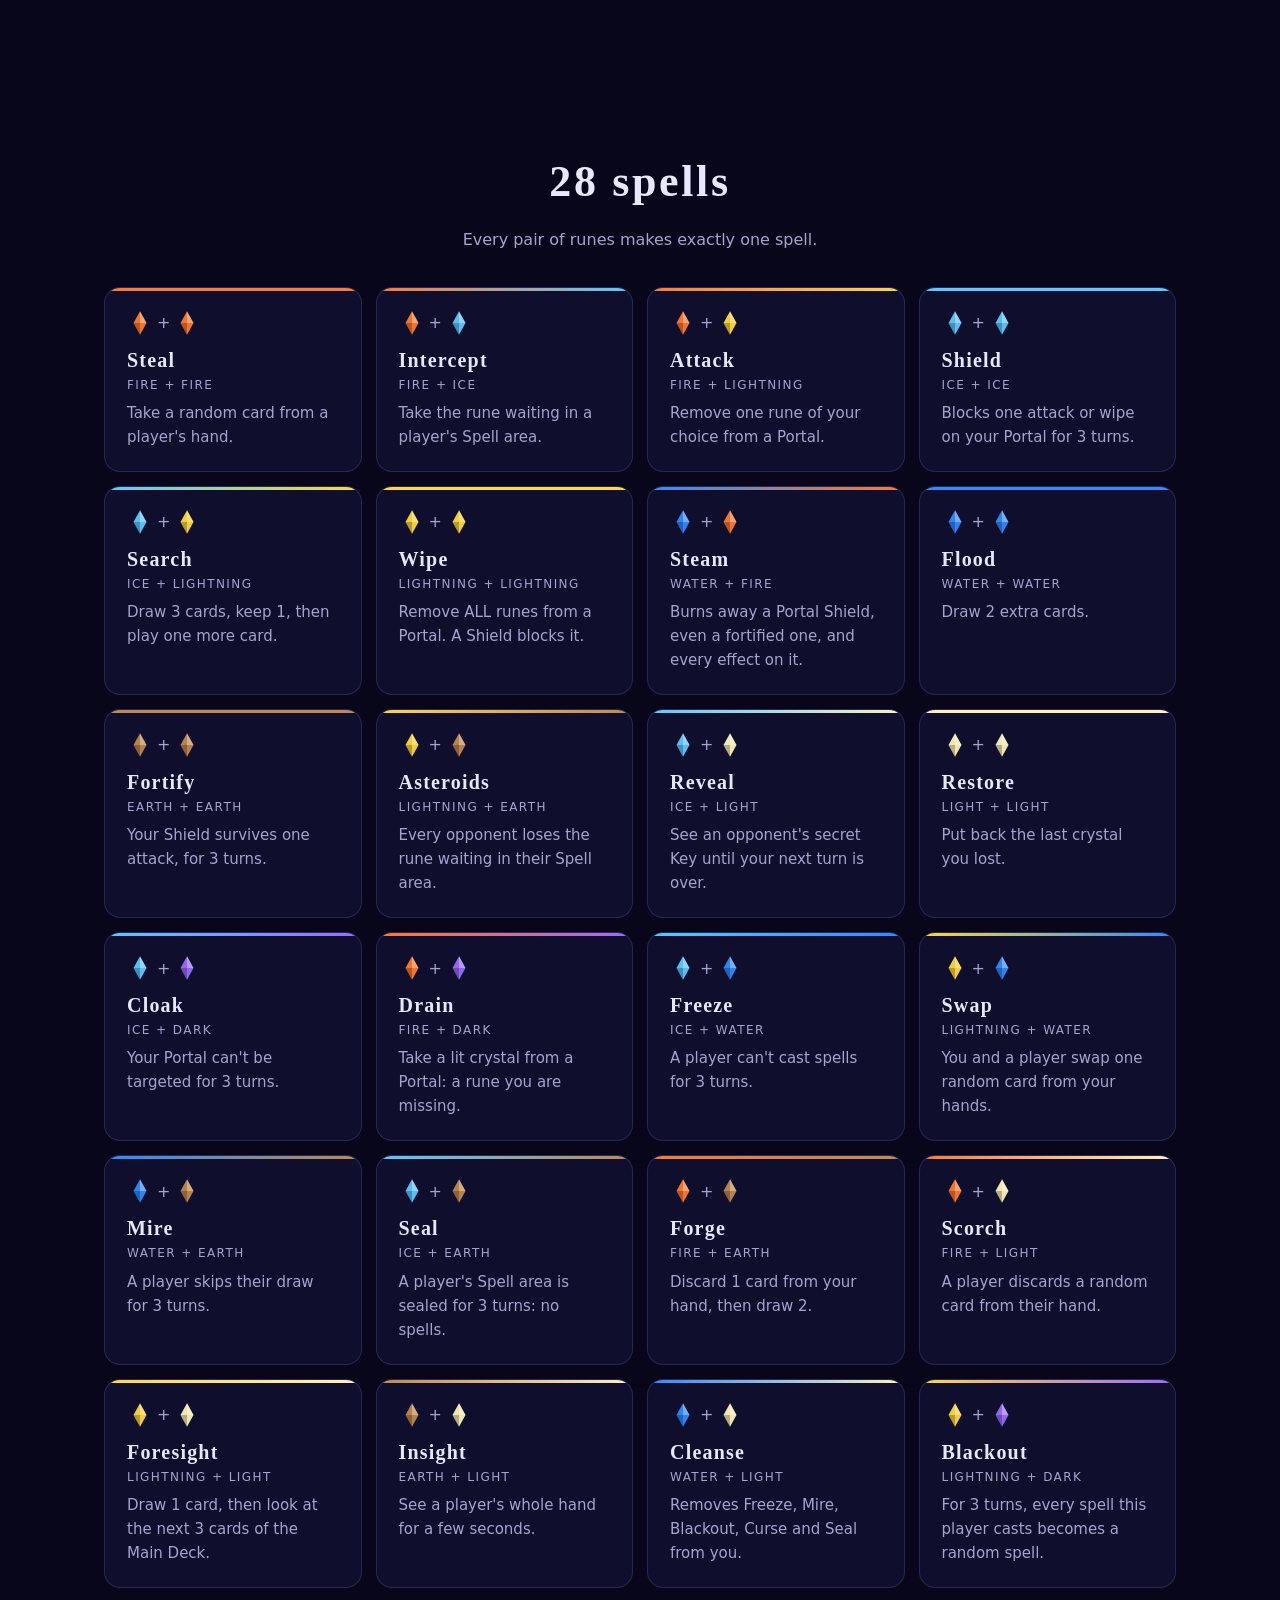
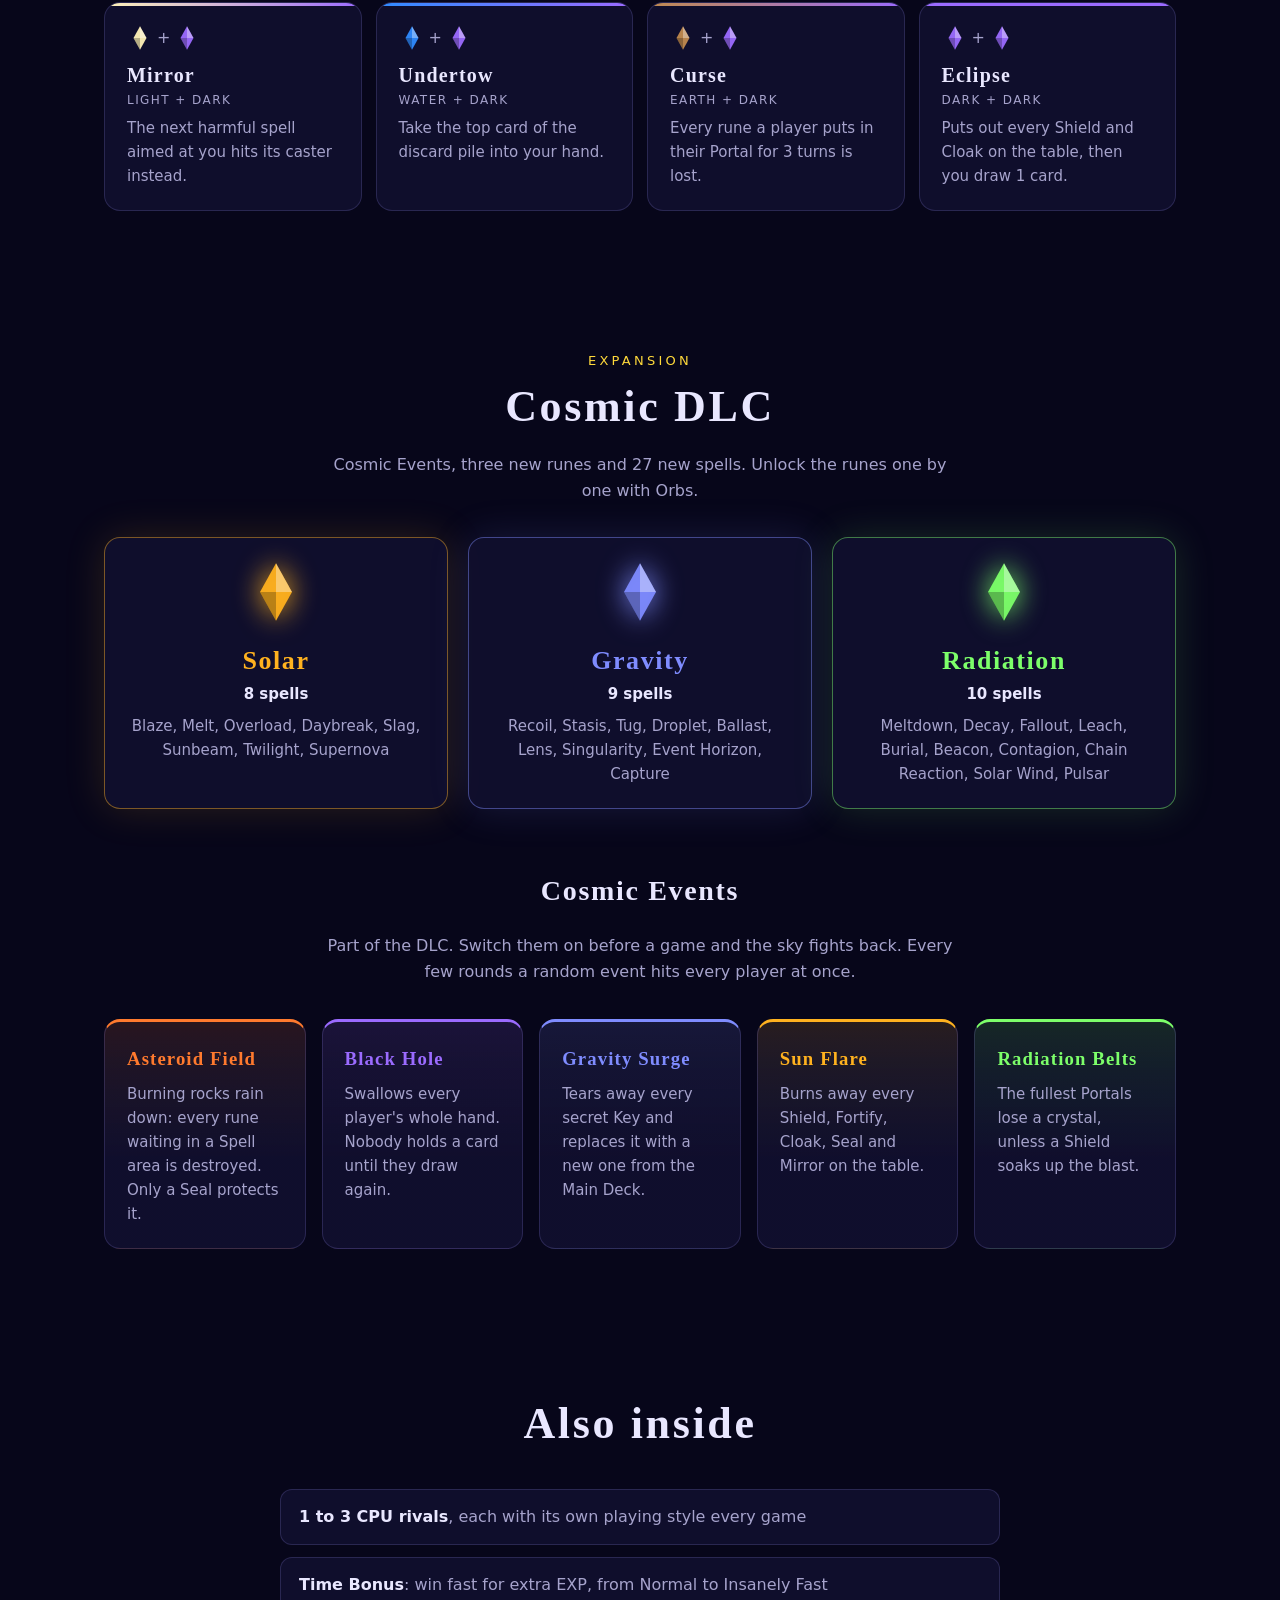
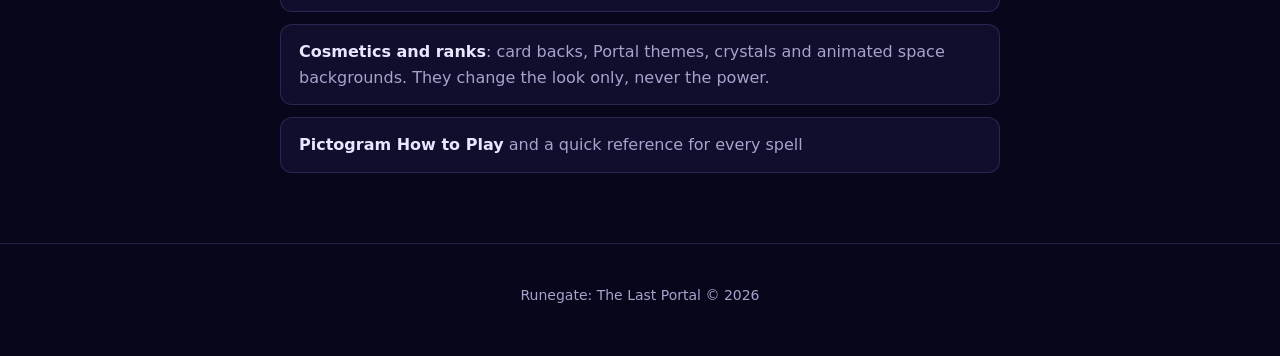
==== commit 976e4d01: "Move Cosmic Events into the Cosmic DLC section Co-Authored-By: Claude Opus 5.5 <noreply@anthropic.co" ====
--- a/public/index.html
+++ b/public/index.html
@@ -20,8 +20,7 @@
   <nav>
     <a href="#how">How to play</a>
     <a href="#spells">Spells</a>
-    <a href="#cosmic">Cosmic Events</a>
-    <a href="#dlc">DLC</a>
+    <a href="#dlc">Cosmic DLC</a>
   </nav>
 </header>
 
@@ -99,23 +98,24 @@
 <article class="spell" style="--a:#9b6bff;--b:#9b6bff"><div class="pair"><svg class="crystal" width="26" height="26" viewBox="0 0 40 40" aria-hidden="true"><polygon points="20,2 30,20 20,38 10,20" fill="#9b6bff" opacity=".95"/><polygon points="20,2 30,20 20,20" fill="#fff" opacity=".35"/><polygon points="20,20 10,20 20,38" fill="#000" opacity=".25"/></svg><span>+</span><svg class="crystal" width="26" height="26" viewBox="0 0 40 40" aria-hidden="true"><polygon points="20,2 30,20 20,38 10,20" fill="#9b6bff" opacity=".95"/><polygon points="20,2 30,20 20,20" fill="#fff" opacity=".35"/><polygon points="20,20 10,20 20,38" fill="#000" opacity=".25"/></svg></div><h3>Eclipse</h3><p class="combo">Dark + Dark</p><p>Puts out every Shield and Cloak on the table, then you draw 1 card.</p></article></div>
   </section>
 
-  <section id="cosmic" class="block">
-    <h2>Cosmic Events</h2>
-    <p class="intro">Switch them on before a game and the sky fights back. Every few rounds a random event hits every player at once.</p>
+
+  <section id="dlc" class="block dlc">
+    <p class="kicker">Expansion</p>
+    <h2>Cosmic DLC</h2>
+    <p class="intro">Cosmic Events, three new runes and 27 new spells. Unlock the runes one by one with Orbs.</p>
+    <div class="dlc-grid"><article class="dlc-rune" style="--c:#ffb21f"><svg class="crystal" width="64" height="64" viewBox="0 0 40 40" aria-hidden="true"><polygon points="20,2 30,20 20,38 10,20" fill="#ffb21f" opacity=".95"/><polygon points="20,2 30,20 20,20" fill="#fff" opacity=".35"/><polygon points="20,20 10,20 20,38" fill="#000" opacity=".25"/></svg><h3>Solar</h3><p class="count">8 spells</p><p>Blaze, Melt, Overload, Daybreak, Slag, Sunbeam, Twilight, Supernova</p></article>
+<article class="dlc-rune" style="--c:#7f8cff"><svg class="crystal" width="64" height="64" viewBox="0 0 40 40" aria-hidden="true"><polygon points="20,2 30,20 20,38 10,20" fill="#7f8cff" opacity=".95"/><polygon points="20,2 30,20 20,20" fill="#fff" opacity=".35"/><polygon points="20,20 10,20 20,38" fill="#000" opacity=".25"/></svg><h3>Gravity</h3><p class="count">9 spells</p><p>Recoil, Stasis, Tug, Droplet, Ballast, Lens, Singularity, Event Horizon, Capture</p></article>
+<article class="dlc-rune" style="--c:#7dff6a"><svg class="crystal" width="64" height="64" viewBox="0 0 40 40" aria-hidden="true"><polygon points="20,2 30,20 20,38 10,20" fill="#7dff6a" opacity=".95"/><polygon points="20,2 30,20 20,20" fill="#fff" opacity=".35"/><polygon points="20,20 10,20 20,38" fill="#000" opacity=".25"/></svg><h3>Radiation</h3><p class="count">10 spells</p><p>Meltdown, Decay, Fallout, Leach, Burial, Beacon, Contagion, Chain Reaction, Solar Wind, Pulsar</p></article></div>
+  
+    <div id="cosmic" class="dlc-part">
+    <h3 class="sub">Cosmic Events</h3>
+    <p class="intro">Part of the DLC. Switch them on before a game and the sky fights back. Every few rounds a random event hits every player at once.</p>
     <div class="events"><article class="event" style="--c:#ff7a2e"><h3>Asteroid Field</h3><p>Burning rocks rain down: every rune waiting in a Spell area is destroyed. Only a Seal protects it.</p></article>
 <article class="event" style="--c:#9b6bff"><h3>Black Hole</h3><p>Swallows every player&#x27;s whole hand. Nobody holds a card until they draw again.</p></article>
 <article class="event" style="--c:#7f8cff"><h3>Gravity Surge</h3><p>Tears away every secret Key and replaces it with a new one from the Main Deck.</p></article>
 <article class="event" style="--c:#ffb21f"><h3>Sun Flare</h3><p>Burns away every Shield, Fortify, Cloak, Seal and Mirror on the table.</p></article>
 <article class="event" style="--c:#7dff6a"><h3>Radiation Belts</h3><p>The fullest Portals lose a crystal, unless a Shield soaks up the blast.</p></article></div>
-  </section>
-
-  <section id="dlc" class="block dlc">
-    <p class="kicker">Expansion</p>
-    <h2>Cosmic DLC</h2>
-    <p class="intro">Three new runes and 27 new spells. Unlock the runes one by one with Orbs.</p>
-    <div class="dlc-grid"><article class="dlc-rune" style="--c:#ffb21f"><svg class="crystal" width="64" height="64" viewBox="0 0 40 40" aria-hidden="true"><polygon points="20,2 30,20 20,38 10,20" fill="#ffb21f" opacity=".95"/><polygon points="20,2 30,20 20,20" fill="#fff" opacity=".35"/><polygon points="20,20 10,20 20,38" fill="#000" opacity=".25"/></svg><h3>Solar</h3><p class="count">8 spells</p><p>Blaze, Melt, Overload, Daybreak, Slag, Sunbeam, Twilight, Supernova</p></article>
-<article class="dlc-rune" style="--c:#7f8cff"><svg class="crystal" width="64" height="64" viewBox="0 0 40 40" aria-hidden="true"><polygon points="20,2 30,20 20,38 10,20" fill="#7f8cff" opacity=".95"/><polygon points="20,2 30,20 20,20" fill="#fff" opacity=".35"/><polygon points="20,20 10,20 20,38" fill="#000" opacity=".25"/></svg><h3>Gravity</h3><p class="count">9 spells</p><p>Recoil, Stasis, Tug, Droplet, Ballast, Lens, Singularity, Event Horizon, Capture</p></article>
-<article class="dlc-rune" style="--c:#7dff6a"><svg class="crystal" width="64" height="64" viewBox="0 0 40 40" aria-hidden="true"><polygon points="20,2 30,20 20,38 10,20" fill="#7dff6a" opacity=".95"/><polygon points="20,2 30,20 20,20" fill="#fff" opacity=".35"/><polygon points="20,20 10,20 20,38" fill="#000" opacity=".25"/></svg><h3>Radiation</h3><p class="count">10 spells</p><p>Meltdown, Decay, Fallout, Leach, Burial, Beacon, Contagion, Chain Reaction, Solar Wind, Pulsar</p></article></div>
+  </div>
   </section>
 
   <section class="block features">
--- a/public/style.css
+++ b/public/style.css
@@ -51,6 +51,8 @@
 .event{border-top:3px solid var(--c);background:linear-gradient(180deg,color-mix(in srgb,var(--c) 14%,transparent),var(--panel) 60%)}
 .event h3{color:var(--c);margin-bottom:8px}
 .dlc{text-align:center}
+.dlc-part{margin-top:60px;text-align:left}
+.dlc-part .sub{margin-top:0;font-size:28px}
 .dlc-grid{display:grid;grid-template-columns:repeat(auto-fit,minmax(260px,1fr));gap:20px;text-align:center}
 .dlc-rune{border-color:color-mix(in srgb,var(--c) 45%,transparent);box-shadow:0 0 40px color-mix(in srgb,var(--c) 15%,transparent)}
 .dlc-rune svg{filter:drop-shadow(0 0 14px var(--c))}
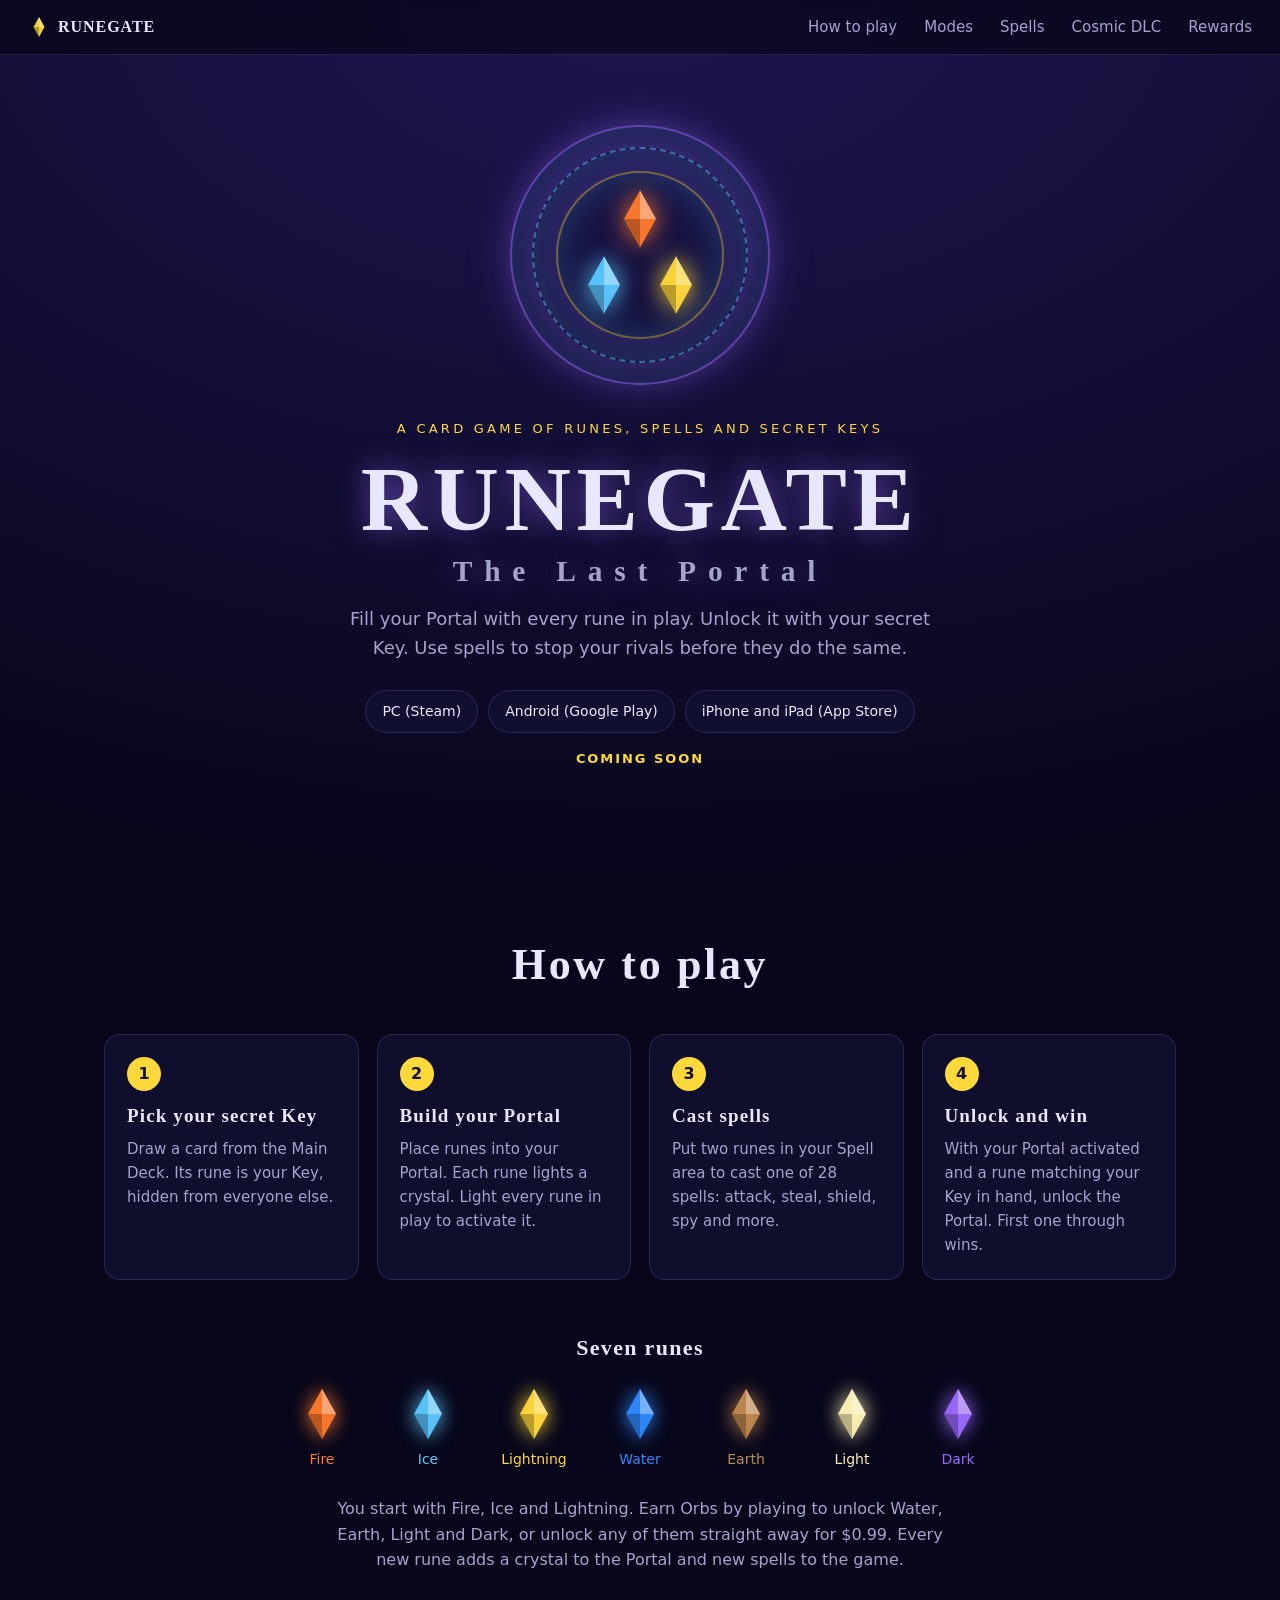
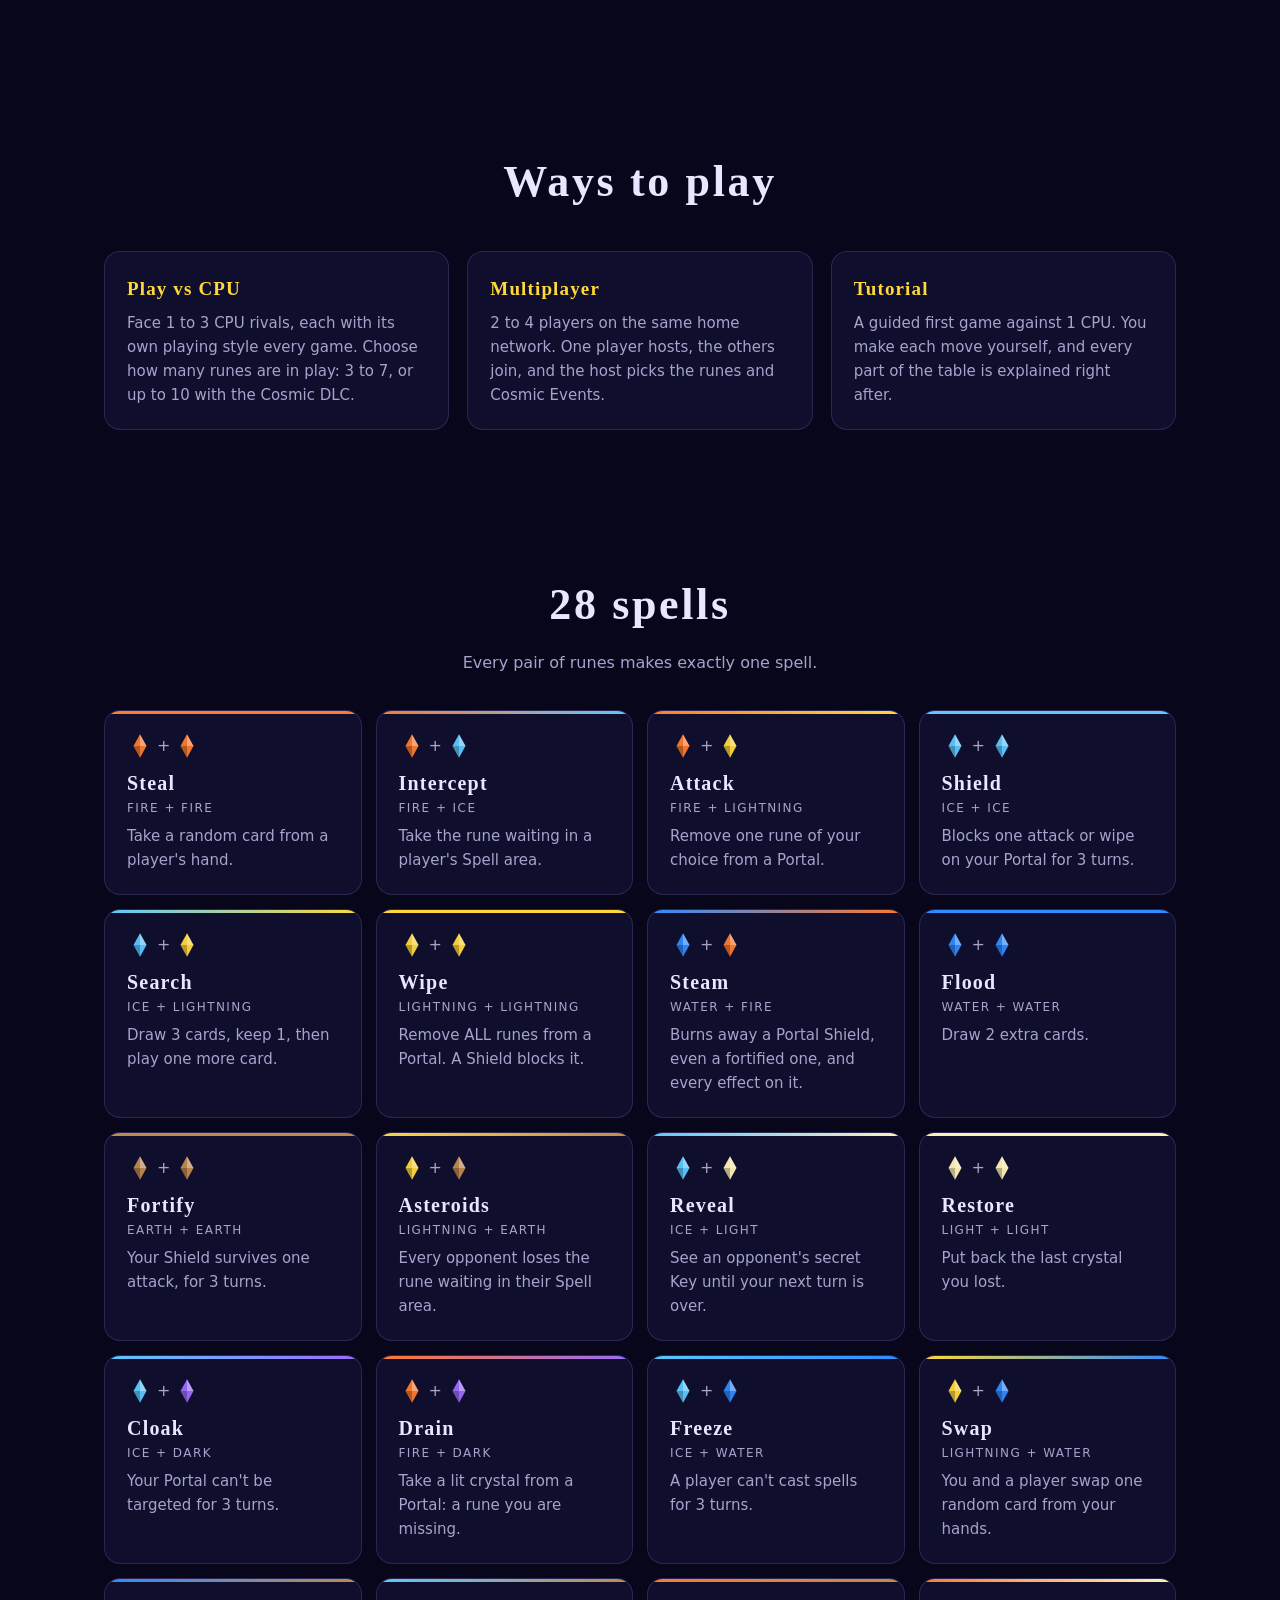
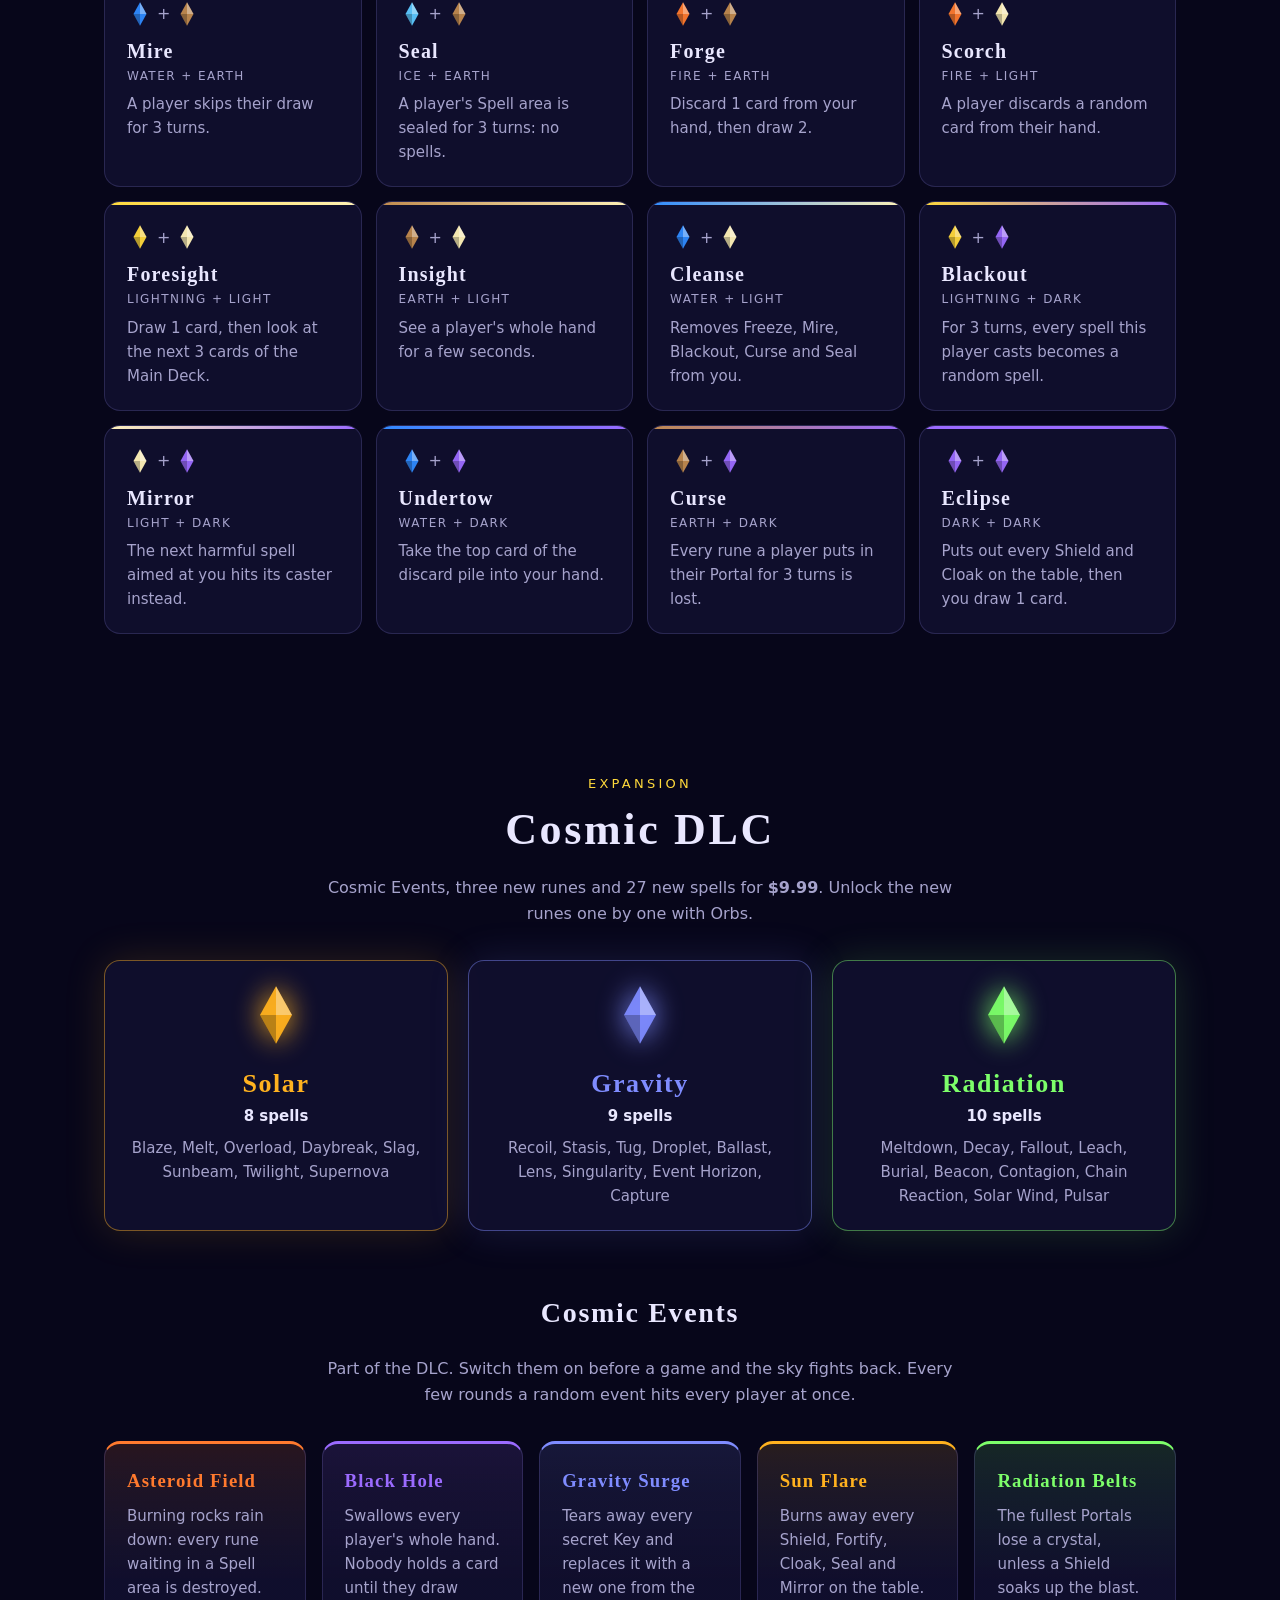
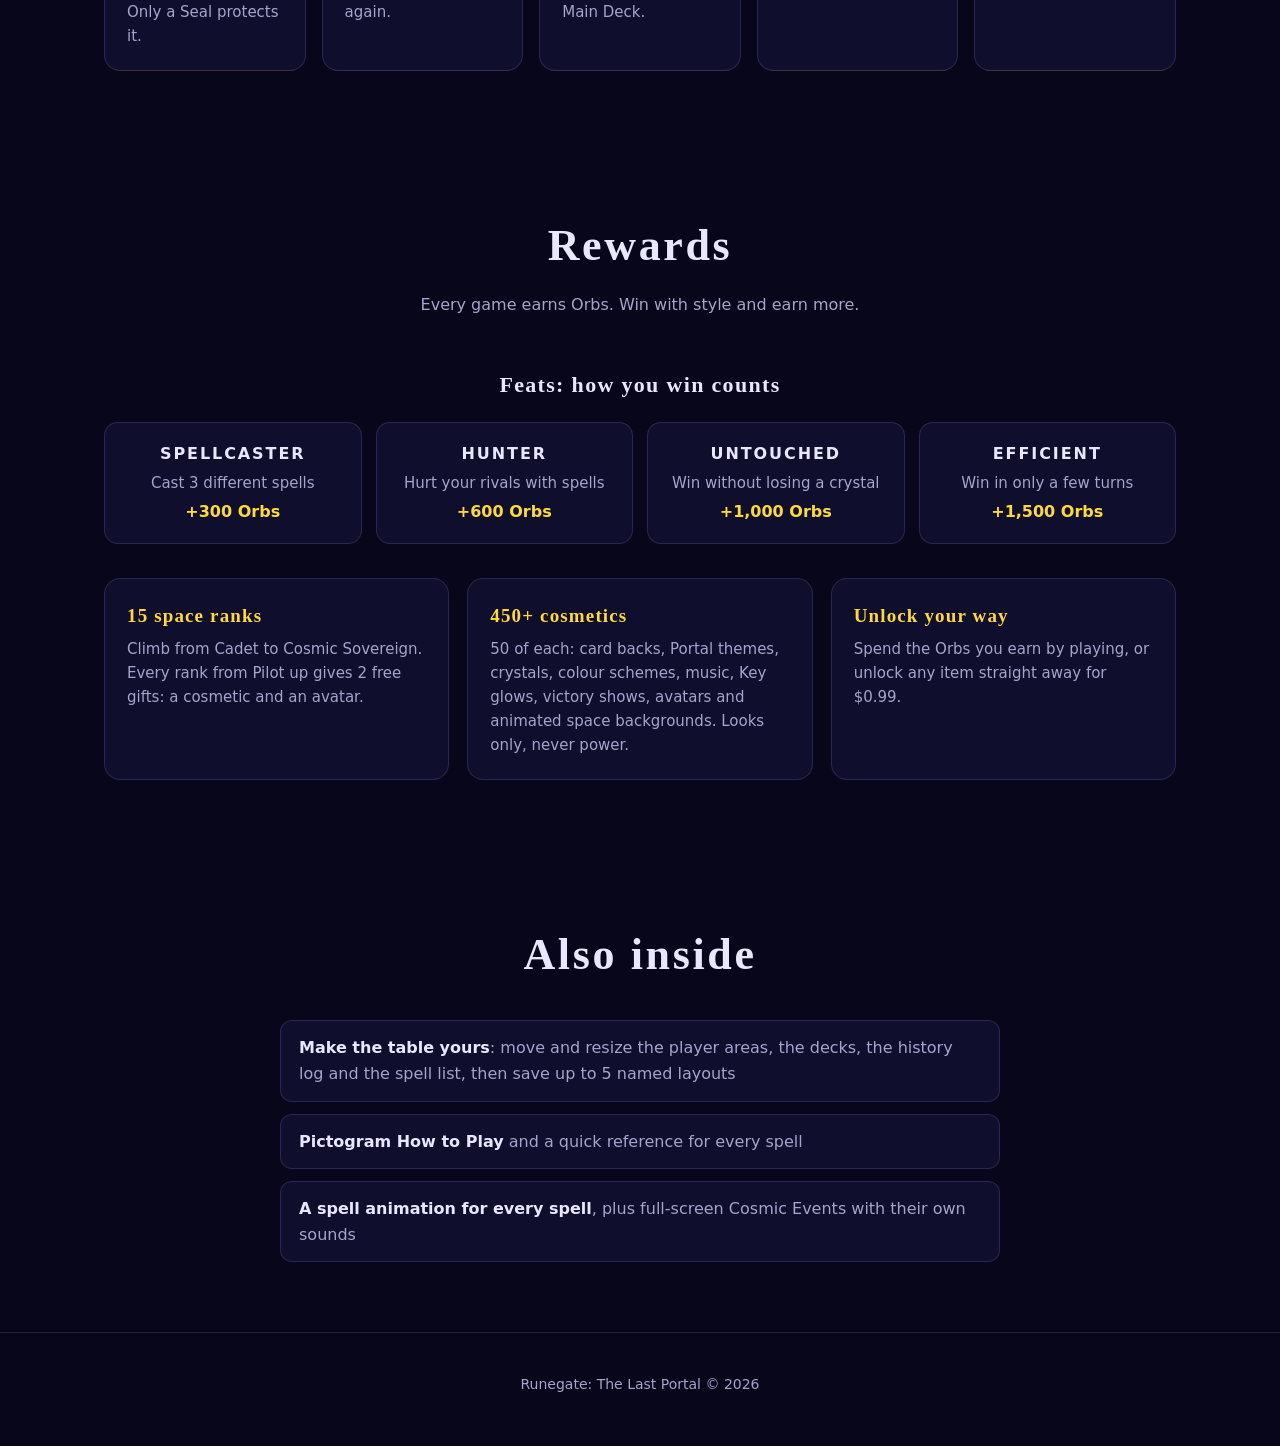
==== commit 9b6ee97f: "Update site to the current game: Feats, Orbs, modes, ranks, cosmetics, layouts, DLC price Co-Authore" ====
--- a/public/index.html
+++ b/public/index.html
@@ -19,8 +19,10 @@
   <a class="brand" href="#top"><svg class="crystal" width="22" height="22" viewBox="0 0 40 40" aria-hidden="true"><polygon points="20,2 30,20 20,38 10,20" fill="#ffd93b" opacity=".95"/><polygon points="20,2 30,20 20,20" fill="#fff" opacity=".35"/><polygon points="20,20 10,20 20,38" fill="#000" opacity=".25"/></svg> RUNEGATE</a>
   <nav>
     <a href="#how">How to play</a>
+    <a href="#modes">Modes</a>
     <a href="#spells">Spells</a>
     <a href="#dlc">Cosmic DLC</a>
+    <a href="#rewards">Rewards</a>
   </nav>
 </header>
 
@@ -62,7 +64,16 @@
 <div class="rune" style="--c:#c08a4e"><svg class="crystal" width="56" height="56" viewBox="0 0 40 40" aria-hidden="true"><polygon points="20,2 30,20 20,38 10,20" fill="#c08a4e" opacity=".95"/><polygon points="20,2 30,20 20,20" fill="#fff" opacity=".35"/><polygon points="20,20 10,20 20,38" fill="#000" opacity=".25"/></svg><span>Earth</span></div>
 <div class="rune" style="--c:#fff2b8"><svg class="crystal" width="56" height="56" viewBox="0 0 40 40" aria-hidden="true"><polygon points="20,2 30,20 20,38 10,20" fill="#fff2b8" opacity=".95"/><polygon points="20,2 30,20 20,20" fill="#fff" opacity=".35"/><polygon points="20,20 10,20 20,38" fill="#000" opacity=".25"/></svg><span>Light</span></div>
 <div class="rune" style="--c:#9b6bff"><svg class="crystal" width="56" height="56" viewBox="0 0 40 40" aria-hidden="true"><polygon points="20,2 30,20 20,38 10,20" fill="#9b6bff" opacity=".95"/><polygon points="20,2 30,20 20,20" fill="#fff" opacity=".35"/><polygon points="20,20 10,20 20,38" fill="#000" opacity=".25"/></svg><span>Dark</span></div></div>
-    <p class="note">You start with Fire, Ice and Lightning. Earn EXP to unlock Water, Earth, Light and Dark. Every new rune adds a crystal to the Portal and new spells to the game.</p>
+    <p class="note">You start with Fire, Ice and Lightning. Earn Orbs by playing to unlock Water, Earth, Light and Dark, or unlock any of them straight away for $0.99. Every new rune adds a crystal to the Portal and new spells to the game.</p>
+  </section>
+
+  <section id="modes" class="block">
+    <h2>Ways to play</h2>
+    <div class="steps modes">
+      <div class="step"><h3>Play vs CPU</h3><p>Face 1 to 3 CPU rivals, each with its own playing style every game. Choose how many runes are in play: 3 to 7, or up to 10 with the Cosmic DLC.</p></div>
+      <div class="step"><h3>Multiplayer</h3><p>2 to 4 players on the same home network. One player hosts, the others join, and the host picks the runes and Cosmic Events.</p></div>
+      <div class="step"><h3>Tutorial</h3><p>A guided first game against 1 CPU. You make each move yourself, and every part of the table is explained right after.</p></div>
+    </div>
   </section>
 
   <section id="spells" class="block">
@@ -102,7 +113,7 @@
   <section id="dlc" class="block dlc">
     <p class="kicker">Expansion</p>
     <h2>Cosmic DLC</h2>
-    <p class="intro">Cosmic Events, three new runes and 27 new spells. Unlock the runes one by one with Orbs.</p>
+    <p class="intro">Cosmic Events, three new runes and 27 new spells for <b>$9.99</b>. Unlock the new runes one by one with Orbs.</p>
     <div class="dlc-grid"><article class="dlc-rune" style="--c:#ffb21f"><svg class="crystal" width="64" height="64" viewBox="0 0 40 40" aria-hidden="true"><polygon points="20,2 30,20 20,38 10,20" fill="#ffb21f" opacity=".95"/><polygon points="20,2 30,20 20,20" fill="#fff" opacity=".35"/><polygon points="20,20 10,20 20,38" fill="#000" opacity=".25"/></svg><h3>Solar</h3><p class="count">8 spells</p><p>Blaze, Melt, Overload, Daybreak, Slag, Sunbeam, Twilight, Supernova</p></article>
 <article class="dlc-rune" style="--c:#7f8cff"><svg class="crystal" width="64" height="64" viewBox="0 0 40 40" aria-hidden="true"><polygon points="20,2 30,20 20,38 10,20" fill="#7f8cff" opacity=".95"/><polygon points="20,2 30,20 20,20" fill="#fff" opacity=".35"/><polygon points="20,20 10,20 20,38" fill="#000" opacity=".25"/></svg><h3>Gravity</h3><p class="count">9 spells</p><p>Recoil, Stasis, Tug, Droplet, Ballast, Lens, Singularity, Event Horizon, Capture</p></article>
 <article class="dlc-rune" style="--c:#7dff6a"><svg class="crystal" width="64" height="64" viewBox="0 0 40 40" aria-hidden="true"><polygon points="20,2 30,20 20,38 10,20" fill="#7dff6a" opacity=".95"/><polygon points="20,2 30,20 20,20" fill="#fff" opacity=".35"/><polygon points="20,20 10,20 20,38" fill="#000" opacity=".25"/></svg><h3>Radiation</h3><p class="count">10 spells</p><p>Meltdown, Decay, Fallout, Leach, Burial, Beacon, Contagion, Chain Reaction, Solar Wind, Pulsar</p></article></div>
@@ -118,13 +129,29 @@
   </div>
   </section>
 
+  <section id="rewards" class="block">
+    <h2>Rewards</h2>
+    <p class="intro">Every game earns Orbs. Win with style and earn more.</p>
+    <h3 class="sub">Feats: how you win counts</h3>
+    <div class="feats">
+      <div class="feat"><b>SPELLCASTER</b><span>Cast 3 different spells</span><em>+300 Orbs</em></div>
+      <div class="feat"><b>HUNTER</b><span>Hurt your rivals with spells</span><em>+600 Orbs</em></div>
+      <div class="feat"><b>UNTOUCHED</b><span>Win without losing a crystal</span><em>+1,000 Orbs</em></div>
+      <div class="feat"><b>EFFICIENT</b><span>Win in only a few turns</span><em>+1,500 Orbs</em></div>
+    </div>
+    <div class="steps rewards">
+      <div class="step"><h3>15 space ranks</h3><p>Climb from Cadet to Cosmic Sovereign. Every rank from Pilot up gives 2 free gifts: a cosmetic and an avatar.</p></div>
+      <div class="step"><h3>450+ cosmetics</h3><p>50 of each: card backs, Portal themes, crystals, colour schemes, music, Key glows, victory shows, avatars and animated space backgrounds. Looks only, never power.</p></div>
+      <div class="step"><h3>Unlock your way</h3><p>Spend the Orbs you earn by playing, or unlock any item straight away for $0.99.</p></div>
+    </div>
+  </section>
+
   <section class="block features">
     <h2>Also inside</h2>
     <ul>
-      <li><b>1 to 3 CPU rivals</b>, each with its own playing style every game</li>
-      <li><b>Time Bonus</b>: win fast for extra EXP, from Normal to Insanely Fast</li>
-      <li><b>Cosmetics and ranks</b>: card backs, Portal themes, crystals and animated space backgrounds. They change the look only, never the power.</li>
+      <li><b>Make the table yours</b>: move and resize the player areas, the decks, the history log and the spell list, then save up to 5 named layouts</li>
       <li><b>Pictogram How to Play</b> and a quick reference for every spell</li>
+      <li><b>A spell animation for every spell</b>, plus full-screen Cosmic Events with their own sounds</li>
     </ul>
   </section>
 </main>
--- a/public/style.css
+++ b/public/style.css
@@ -64,3 +64,10 @@
 footer{text-align:center;padding:40px 20px 50px;color:var(--dim);font-size:14px;border-top:1px solid var(--line)}
 @media (max-width:640px){.nav nav{display:none}.hero{padding-top:40px}}
 @media (prefers-reduced-motion:reduce){*{animation:none!important;transition:none!important}}
+.modes,.rewards{margin-top:34px}
+.modes .step h3,.rewards .step h3{color:var(--gold)}
+.feats{display:grid;grid-template-columns:repeat(auto-fit,minmax(220px,1fr));gap:14px;margin-bottom:10px}
+.feat{background:var(--panel);border:1px solid var(--line);border-radius:14px;padding:18px;display:flex;flex-direction:column;gap:4px;text-align:center}
+.feat b{letter-spacing:.12em;color:var(--text)}
+.feat span{color:var(--dim);font-size:15px}
+.feat em{font-style:normal;color:var(--gold);font-weight:600}
